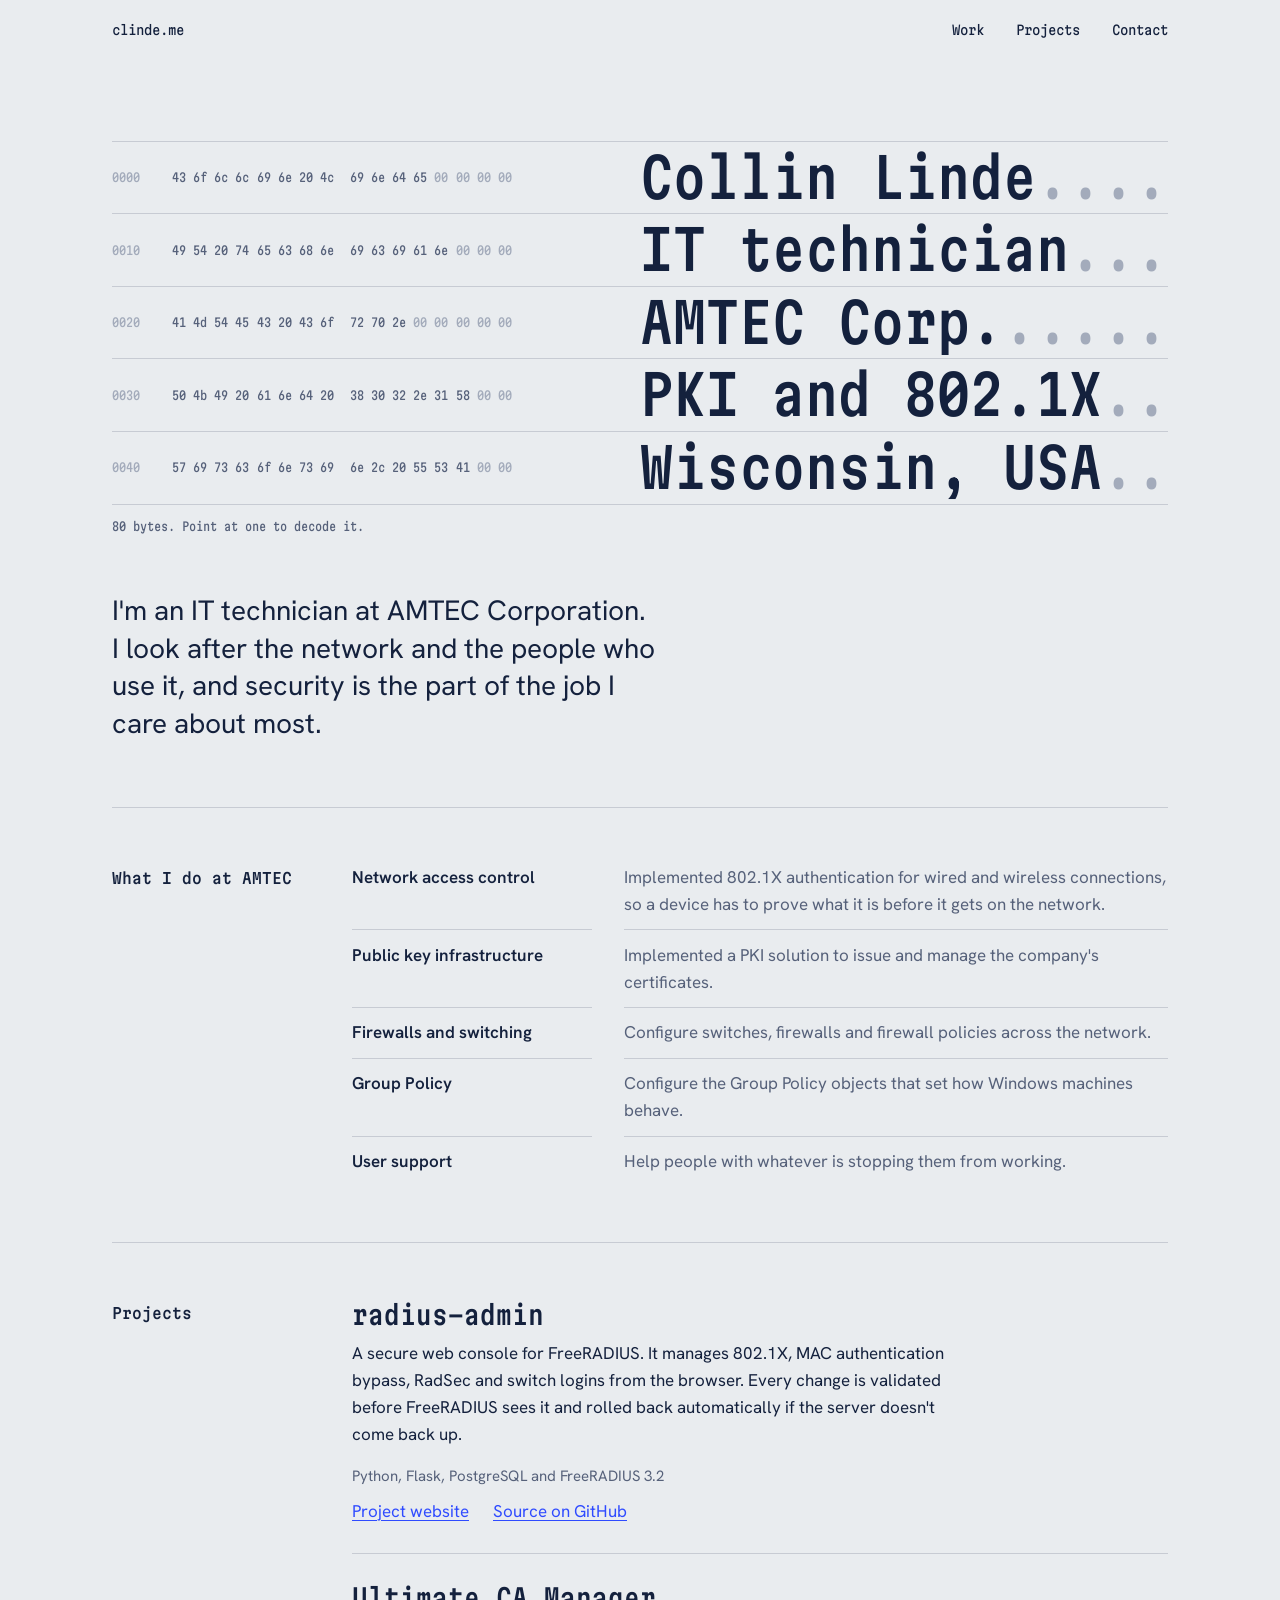
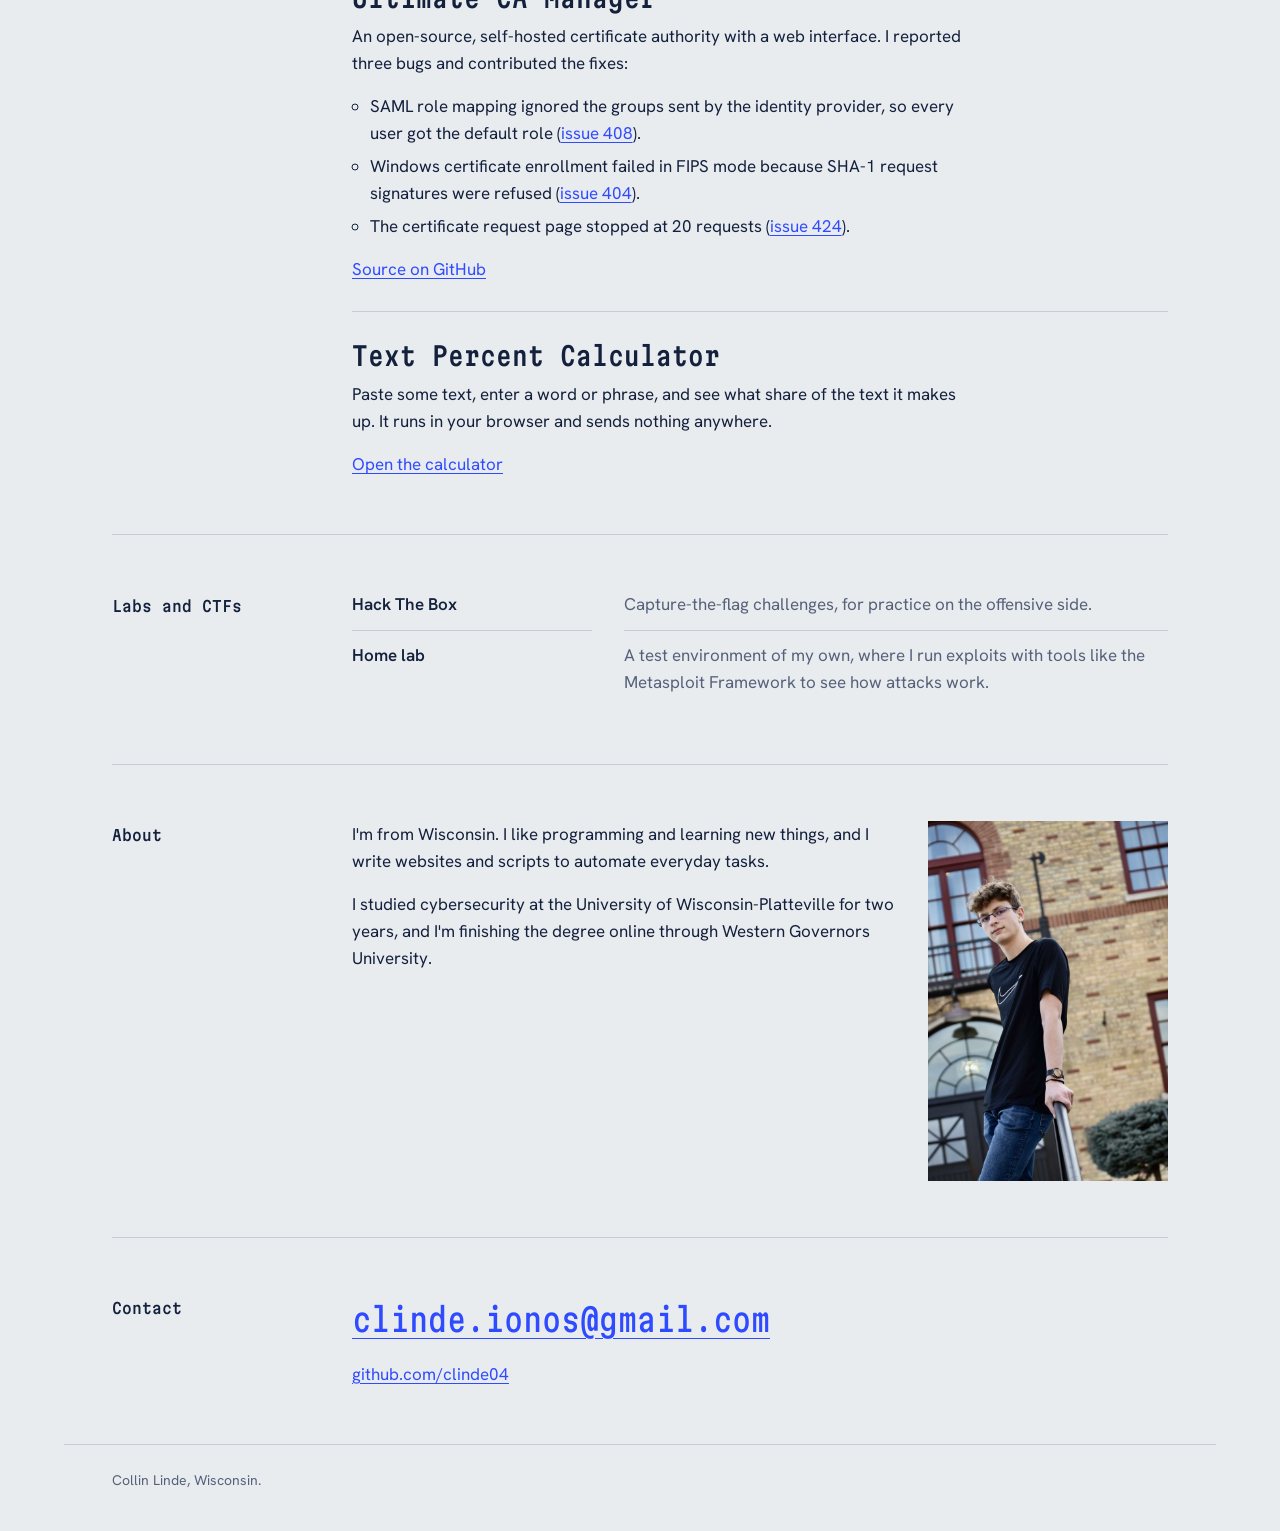
==== index.html @ d4ee1935 "Rebuild clinde.me as a static site Plain HTML, CSS and JS with a hex-viewer hero, updated work and p" ====
<!doctype html>
<html lang="en">
  <head>
    <meta charset="utf-8" />
    <meta name="viewport" content="width=device-width, initial-scale=1" />
    <title>Collin Linde, IT technician working in network security</title>
    <meta
      name="description"
      content="Collin Linde is an IT technician at AMTEC Corporation who works on network infrastructure, PKI and 802.1X, and builds radius-admin."
    />
    <meta property="og:title" content="Collin Linde" />
    <meta
      property="og:description"
      content="IT technician working on network infrastructure, PKI and 802.1X."
    />
    <meta property="og:type" content="website" />
    <meta name="theme-color" content="#e9ecef" media="(prefers-color-scheme: light)" />
    <meta name="theme-color" content="#0e1730" media="(prefers-color-scheme: dark)" />
    <link rel="icon" href="favicon.svg" type="image/svg+xml" />
    <link rel="preconnect" href="https://fonts.googleapis.com" />
    <link rel="preconnect" href="https://fonts.gstatic.com" crossorigin />
    <link
      href="https://fonts.googleapis.com/css2?family=Hanken+Grotesk:wght@400;600&family=Martian+Mono:wdth,wght@75..112.5,400..600&display=swap"
      rel="stylesheet"
    />
    <link rel="stylesheet" href="styles.css" />
  </head>
  <body>
    <header class="site-header wrap">
      <a href="./">clinde.me</a>
      <nav aria-label="Sections">
        <a href="#work">Work</a>
        <a href="#projects">Projects</a>
        <a href="#contact">Contact</a>
      </nav>
    </header>

    <main class="wrap">
      <section class="hero">
        <h1 class="dump-fallback" id="name">
          Collin Linde<span class="sr-only">, IT technician at AMTEC Corporation</span>
        </h1>
        <div class="dump" id="dump" aria-hidden="true" hidden></div>
        <p class="dump-status" id="dump-status" aria-hidden="true" hidden></p>

        <p class="lede">
          I'm an IT technician at AMTEC Corporation. I look after the network and the people who
          use it, and security is the part of the job I care about most.
        </p>
      </section>

      <section class="section" id="work">
        <h2>What I do at AMTEC</h2>
        <dl class="facts">
          <dt>Network access control</dt>
          <dd>
            Implemented 802.1X authentication for wired and wireless connections, so a device has
            to prove what it is before it gets on the network.
          </dd>
          <dt>Public key infrastructure</dt>
          <dd>Implemented a PKI solution to issue and manage the company's certificates.</dd>
          <dt>Firewalls and switching</dt>
          <dd>Configure switches, firewalls and firewall policies across the network.</dd>
          <dt>Group Policy</dt>
          <dd>Configure the Group Policy objects that set how Windows machines behave.</dd>
          <dt>User support</dt>
          <dd>Help people with whatever is stopping them from working.</dd>
        </dl>
      </section>

      <section class="section" id="projects">
        <h2>Projects</h2>
        <ul class="projects">
          <li class="project">
            <h3>radius-admin</h3>
            <p>
              A secure web console for FreeRADIUS. It manages 802.1X, MAC authentication bypass,
              RadSec and switch logins from the browser. Every change is validated before
              FreeRADIUS sees it and rolled back automatically if the server doesn't come back up.
            </p>
            <p class="role">Python, Flask, PostgreSQL and FreeRADIUS 3.2</p>
            <p class="links">
              <a href="https://radiusadmin.github.io/radius-admin/">Project website</a>
              <a href="https://github.com/radiusadmin/radius-admin">Source on GitHub</a>
            </p>
          </li>

          <li class="project">
            <h3>Ultimate CA Manager</h3>
            <p>
              An open-source, self-hosted certificate authority with a web interface. I reported
              three bugs and contributed the fixes:
            </p>
            <ul>
              <li>
                SAML role mapping ignored the groups sent by the identity provider, so every user
                got the default role
                (<a href="https://github.com/NeySlim/ultimate-ca-manager/issues/408">issue 408</a>).
              </li>
              <li>
                Windows certificate enrollment failed in FIPS mode because SHA-1 request signatures
                were refused
                (<a href="https://github.com/NeySlim/ultimate-ca-manager/issues/404">issue 404</a>).
              </li>
              <li>
                The certificate request page stopped at 20 requests
                (<a href="https://github.com/NeySlim/ultimate-ca-manager/issues/424">issue 424</a>).
              </li>
            </ul>
            <p class="links">
              <a href="https://github.com/NeySlim/ultimate-ca-manager">Source on GitHub</a>
            </p>
          </li>

          <li class="project">
            <h3>Text Percent Calculator</h3>
            <p>
              Paste some text, enter a word or phrase, and see what share of the text it makes up.
              It runs in your browser and sends nothing anywhere.
            </p>
            <p class="links">
              <a href="tools/text-percent/">Open the calculator</a>
            </p>
          </li>
        </ul>
      </section>

      <section class="section" id="labs">
        <h2>Labs and CTFs</h2>
        <dl class="facts">
          <dt>Hack The Box</dt>
          <dd>Capture-the-flag challenges, for practice on the offensive side.</dd>
          <dt>Home lab</dt>
          <dd>
            A test environment of my own, where I run exploits with tools like the Metasploit
            Framework to see how attacks work.
          </dd>
        </dl>
      </section>

      <section class="section" id="about">
        <h2>About</h2>
        <div class="about">
          <div>
            <p>
              I'm from Wisconsin. I like programming and learning new things, and I write websites
              and scripts to automate everyday tasks.
            </p>
            <p>
              I studied cybersecurity at the University of Wisconsin-Platteville for two years,
              and I'm finishing the degree online through Western Governors University.
            </p>
          </div>
          <img
            src="assets/collin-stairs.jpg"
            alt="Collin Linde standing on a staircase in front of a brick building"
            width="1472"
            height="2208"
            loading="lazy"
          />
        </div>
      </section>

      <section class="section" id="contact">
        <h2>Contact</h2>
        <div>
          <p>
            <a class="contact-email" href="mailto:clinde.ionos@gmail.com">clinde.ionos@gmail.com</a>
          </p>
          <p><a href="https://github.com/clinde04">github.com/clinde04</a></p>
        </div>
      </section>
    </main>

    <footer class="site-footer wrap">Collin Linde, Wisconsin.</footer>

    <script src="dump.js"></script>
  </body>
</html>
---- styles.css ----
/* clinde.me
   Palette: Fog (page), Ink (text), Cobalt (links), Amber (byte selection).
   Type: Martian Mono for the hex viewer and headings, Hanken Grotesk for prose. */

:root {
  --fog: #e9ecef;
  --ink: #14213d;
  --muted: #56617a;
  --faint: #a3abbb;
  --rule: rgb(20 33 61 / 0.16);
  --cobalt: #2f4bff;
  --amber: #f2b705;
  --on-amber: #14213d;

  --mono: "Martian Mono", ui-monospace, "Cascadia Mono", Consolas, monospace;
  --sans: "Hanken Grotesk", system-ui, "Segoe UI", sans-serif;

  --gutter: clamp(1rem, 4vw, 3rem);
  --measure: 62ch;

  color-scheme: light dark;
}

@media (prefers-color-scheme: dark) {
  :root {
    --fog: #0e1730;
    --ink: #e3e8f4;
    --muted: #98a4c0;
    --faint: #55617f;
    --rule: rgb(227 232 244 / 0.16);
    --cobalt: #93a4ff;
  }
}

*,
*::before,
*::after {
  box-sizing: border-box;
}

html {
  scroll-behavior: smooth;
  -webkit-text-size-adjust: 100%;
}

body {
  margin: 0;
  background: var(--fog);
  color: var(--ink);
  font-family: var(--sans);
  font-size: 1.0625rem;
  line-height: 1.6;
}

a {
  color: var(--cobalt);
  text-underline-offset: 0.2em;
  text-decoration-thickness: 1px;
}

a:hover {
  text-decoration-thickness: 2px;
}

:focus-visible {
  outline: 2px solid var(--cobalt);
  outline-offset: 3px;
  border-radius: 2px;
}

.sr-only {
  position: absolute;
  width: 1px;
  height: 1px;
  overflow: hidden;
  clip-path: inset(50%);
  white-space: nowrap;
}

.wrap {
  max-width: 72rem;
  margin-inline: auto;
  padding-inline: var(--gutter);
}

/* Header */

.site-header {
  display: flex;
  justify-content: space-between;
  align-items: baseline;
  gap: 1rem;
  padding-block: 1.25rem;
  font-family: var(--mono);
  font-stretch: 87.5%;
  font-size: 0.8125rem;
}

.site-header a {
  color: var(--ink);
  text-decoration: none;
}

.site-header a:hover {
  text-decoration: underline;
}

.site-header nav {
  display: flex;
  gap: clamp(1rem, 3vw, 2rem);
}

/* Hex viewer */

.hero {
  padding-block: clamp(2rem, 7vw, 5rem) clamp(2.5rem, 6vw, 4rem);
}

.dump {
  font-family: var(--mono);
  margin: 0;
}

/* Without JavaScript the heading is shown as plain text. */
.dump-fallback {
  font-family: var(--mono);
  font-stretch: 75%;
  font-weight: 500;
  font-size: clamp(1.75rem, 6vw, 3.5rem);
  line-height: 1.15;
  margin: 0;
}

.dump-row {
  display: grid;
  grid-template-columns: auto auto 1fr;
  grid-template-areas: "offset bytes ascii";
  align-items: center;
  column-gap: clamp(1rem, 2.2vw, 2rem);
  border-top: 1px solid var(--rule);
}

.dump-row:last-child {
  border-bottom: 1px solid var(--rule);
}

.dump-offset {
  grid-area: offset;
  color: var(--faint);
  font-size: 0.75rem;
  font-stretch: 75%;
}

.dump-bytes {
  grid-area: bytes;
  display: flex;
  font-size: 0.75rem;
  font-stretch: 75%;
  color: var(--muted);
}

.dump-ascii {
  grid-area: ascii;
  display: flex;
  justify-self: end;
  font-stretch: 75%;
  font-weight: 500;
  font-size: clamp(1.5rem, 4.3vw, 3.5rem);
  line-height: 1.3;
}

.dump b,
.dump i {
  font-style: normal;
  font-weight: inherit;
  cursor: default;
}

.dump-bytes b {
  padding: 0.15em 0.3em;
}

.dump-bytes b:nth-child(9) {
  margin-left: 0.7em;
}

.dump-ascii i {
  width: 1ch;
  text-align: center;
  white-space: pre;
}

.dump .is-null {
  color: var(--faint);
}

.dump .is-on {
  background: var(--amber);
  color: var(--on-amber);
}

.dump-status {
  font-family: var(--mono);
  font-stretch: 75%;
  font-size: 0.75rem;
  color: var(--muted);
  margin: 0.75rem 0 0;
  min-height: 1.6em;
}

.lede {
  max-width: 34ch;
  margin: clamp(2rem, 5vw, 3.5rem) 0 0;
  font-size: clamp(1.25rem, 2.4vw, 1.75rem);
  line-height: 1.35;
}

@media (max-width: 52rem) {
  .dump-row {
    grid-template-columns: auto 1fr;
    grid-template-areas:
      "ascii ascii"
      "offset bytes";
    column-gap: 0.6rem;
    padding-block: 0.5rem 0.6rem;
  }

  .dump-ascii {
    justify-self: start;
    font-size: clamp(1.25rem, 7.4vw, 2.75rem);
  }

  .dump-offset,
  .dump-bytes {
    font-size: clamp(0.5rem, 2.35vw, 0.75rem);
  }

  .dump-bytes b {
    padding-inline: 0.22em;
  }
}

/* Sections */

.section {
  display: grid;
  grid-template-columns: 13rem minmax(0, 1fr);
  column-gap: 2rem;
  padding-block: clamp(2rem, 5vw, 3.5rem);
  border-top: 1px solid var(--rule);
}

.section > h2 {
  font-family: var(--mono);
  font-stretch: 87.5%;
  font-weight: 500;
  font-size: 0.9375rem;
  line-height: 1.6;
  margin: 0.15rem 0 1rem;
}

.section p {
  max-width: var(--measure);
  margin: 0 0 1rem;
}

.section p:last-child {
  margin-bottom: 0;
}

@media (max-width: 52rem) {
  .section {
    grid-template-columns: 1fr;
  }
}

/* Definition-style lists: what I do, labs */

.facts {
  margin: 0;
  display: grid;
  grid-template-columns: 15rem minmax(0, 1fr);
  column-gap: 2rem;
  max-width: 54rem;
}

.facts dt {
  font-weight: 600;
  padding-block: 0.7rem 0;
  border-top: 1px solid var(--rule);
}

.facts dd {
  margin: 0;
  padding-block: 0.7rem;
  border-top: 1px solid var(--rule);
  color: var(--muted);
}

.facts dt:first-of-type,
.facts dt:first-of-type + dd {
  border-top: 0;
  padding-top: 0;
}

@media (max-width: 40rem) {
  .facts {
    grid-template-columns: 1fr;
  }

  .facts dd {
    border-top: 0;
    padding-top: 0.15rem;
  }

  .facts dt:first-of-type + dd {
    padding-top: 0.15rem;
  }
}

/* Projects */

.projects {
  list-style: none;
  margin: 0;
  padding: 0;
  max-width: 54rem;
}

.project {
  padding-block: 1.75rem;
  border-top: 1px solid var(--rule);
}

.project:first-child {
  border-top: 0;
  padding-top: 0;
}

.project:last-child {
  padding-bottom: 0;
}

.project h3 {
  font-family: var(--mono);
  font-stretch: 75%;
  font-weight: 500;
  font-size: clamp(1.25rem, 2.6vw, 1.625rem);
  line-height: 1.25;
  margin: 0 0 0.5rem;
}

.project .role {
  color: var(--muted);
  font-size: 0.9375rem;
  margin-bottom: 0.6rem;
}

.project ul {
  max-width: var(--measure);
  margin: 0 0 1rem;
  padding-left: 1.1rem;
}

.project li {
  margin-bottom: 0.35rem;
}

.links {
  display: flex;
  flex-wrap: wrap;
  gap: 0.4rem 1.5rem;
  margin: 0;
}

/* About */

.about {
  display: grid;
  grid-template-columns: minmax(0, 1fr) clamp(10rem, 22vw, 15rem);
  gap: 2rem;
  align-items: start;
  max-width: 54rem;
}

.about img {
  width: 100%;
  height: auto;
  display: block;
}

@media (max-width: 40rem) {
  .about {
    grid-template-columns: 1fr;
  }

  .about img {
    max-width: 14rem;
  }
}

/* Contact */

.contact-email {
  font-family: var(--mono);
  font-stretch: 75%;
  font-size: clamp(1.125rem, 4.4vw, 2rem);
  overflow-wrap: anywhere;
}

/* Footer */

.site-footer {
  border-top: 1px solid var(--rule);
  padding-block: 1.5rem 2.5rem;
  color: var(--muted);
  font-size: 0.875rem;
}

/* Text percent calculator */

.tool-intro {
  padding-block: clamp(1.5rem, 5vw, 3rem) 1.5rem;
}

.tool-intro h1 {
  font-family: var(--mono);
  font-stretch: 75%;
  font-weight: 500;
  font-size: clamp(1.75rem, 5vw, 3rem);
  line-height: 1.15;
  margin: 0 0 0.75rem;
}

.tool-intro p {
  max-width: var(--measure);
  margin: 0;
  color: var(--muted);
}

.tool {
  display: grid;
  grid-template-columns: minmax(0, 3fr) minmax(0, 2fr);
  gap: 2rem;
  padding-block: 1.5rem 3rem;
  border-top: 1px solid var(--rule);
}

@media (max-width: 52rem) {
  .tool {
    grid-template-columns: 1fr;
  }
}

.field {
  display: block;
  margin-bottom: 1.25rem;
}

.field > span {
  display: block;
  font-weight: 600;
  margin-bottom: 0.35rem;
}

.field textarea,
.field input {
  width: 100%;
  font: inherit;
  color: var(--ink);
  background: transparent;
  border: 1px solid var(--muted);
  border-radius: 2px;
  padding: 0.6rem 0.75rem;
}

.field textarea {
  min-height: 14rem;
  resize: vertical;
}

.result {
  font-family: var(--mono);
  font-stretch: 75%;
  font-weight: 500;
  font-size: clamp(2.5rem, 8vw, 4rem);
  line-height: 1;
  margin: 0 0 0.5rem;
}

.result-detail {
  color: var(--muted);
  margin: 0 0 1.5rem;
}

.preview {
  white-space: pre-wrap;
  overflow-wrap: anywhere;
  border-top: 1px solid var(--rule);
  padding-top: 1rem;
  margin: 0;
  max-height: 22rem;
  overflow: auto;
}

.preview mark {
  background: var(--amber);
  color: var(--on-amber);
  padding-inline: 0.1em;
}

.tool h2 {
  font-family: var(--mono);
  font-stretch: 87.5%;
  font-weight: 500;
  font-size: 0.9375rem;
  margin: 0 0 0.75rem;
}

.freq {
  width: 100%;
  border-collapse: collapse;
  font-variant-numeric: tabular-nums;
}

.freq th,
.freq td {
  text-align: left;
  padding: 0.4rem 0;
  border-top: 1px solid var(--rule);
}

.freq thead th {
  border-top: 0;
  color: var(--muted);
  font-weight: 400;
  font-size: 0.875rem;
}

.freq .num {
  text-align: right;
  padding-left: 1rem;
}

.empty {
  color: var(--muted);
  margin: 0;
}

@media (prefers-reduced-motion: reduce) {
  html {
    scroll-behavior: auto;
  }
}
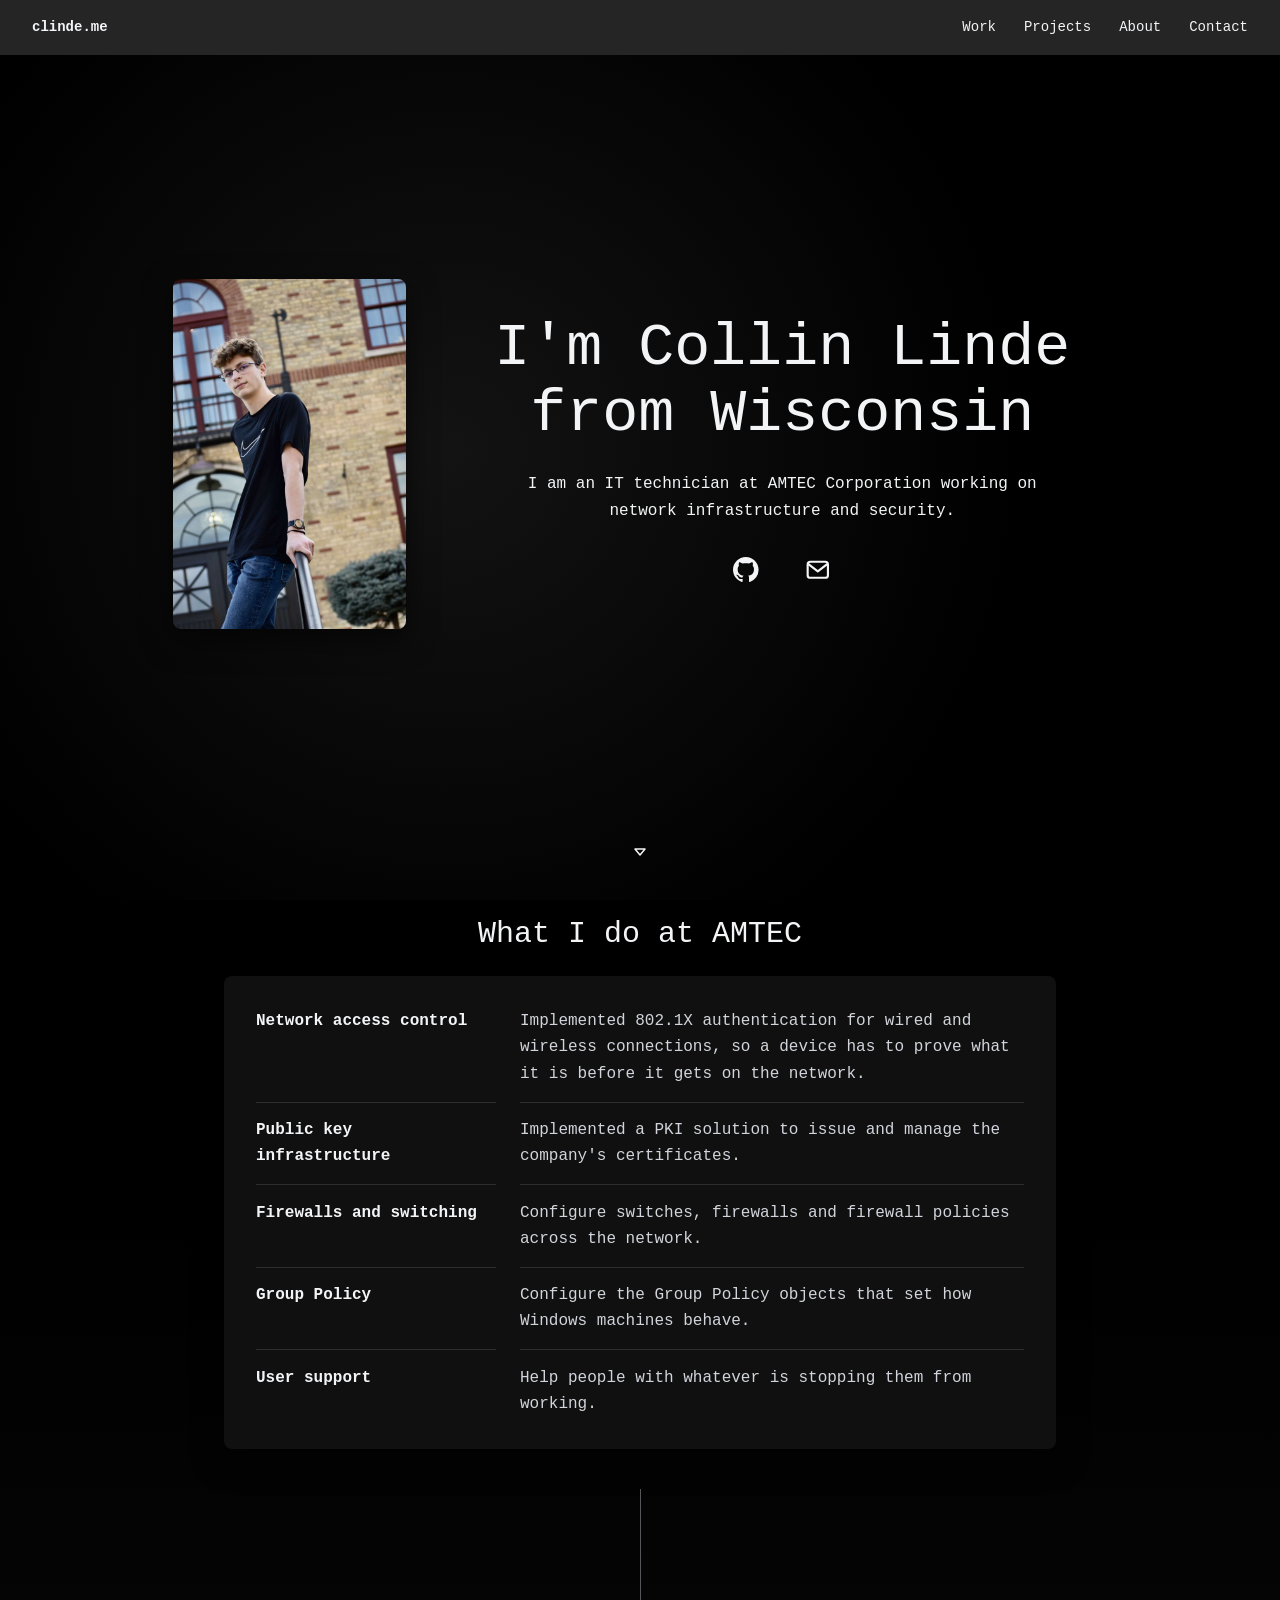
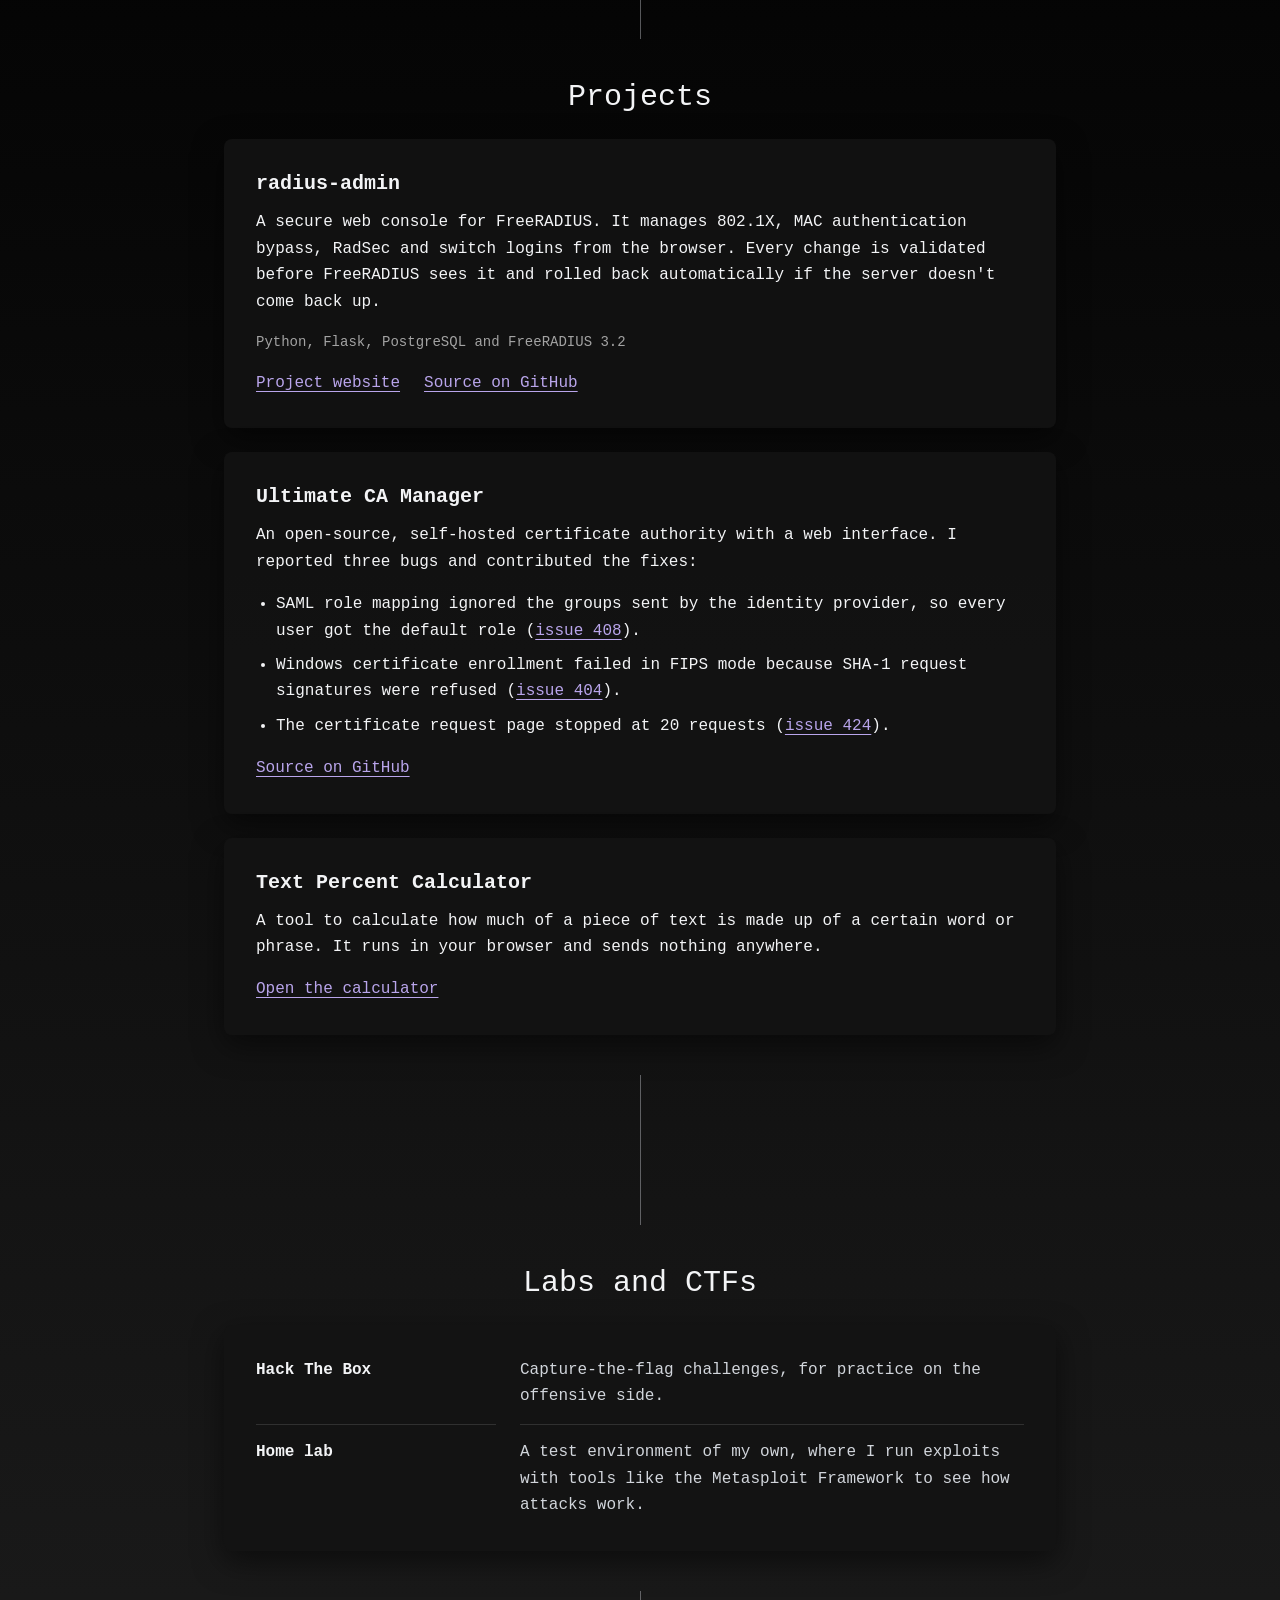
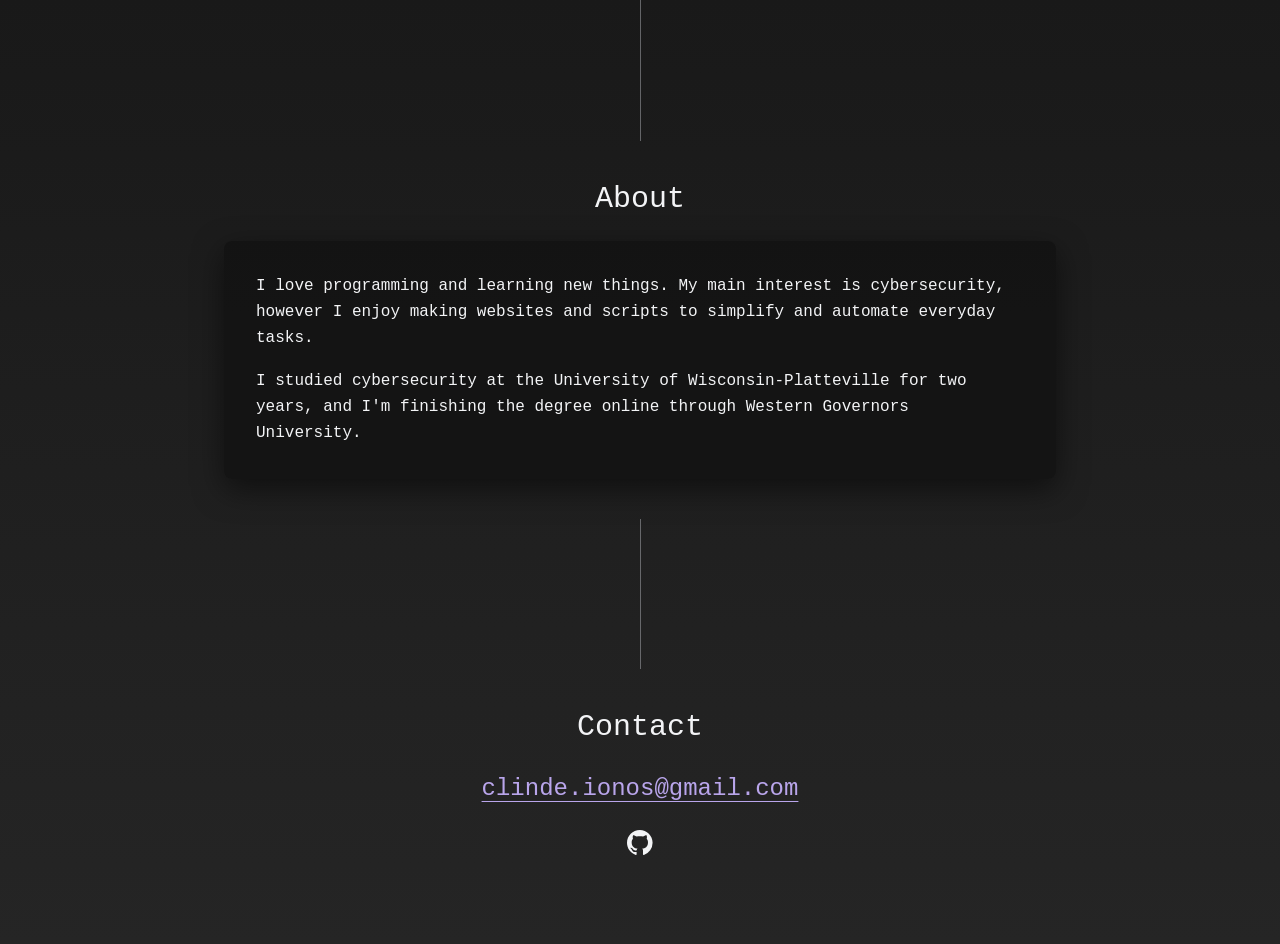
==== commit a1aff9cf: "Restyle to match the original site Dark page, monospace type, centred hero with photo, dark panels a" ====
--- a/index.html
+++ b/index.html
@@ -3,7 +3,7 @@
   <head>
     <meta charset="utf-8" />
     <meta name="viewport" content="width=device-width, initial-scale=1" />
-    <title>Collin Linde, IT technician working in network security</title>
+    <title>Collin Linde</title>
     <meta
       name="description"
       content="Collin Linde is an IT technician at AMTEC Corporation who works on network infrastructure, PKI and 802.1X, and builds radius-admin."
@@ -14,78 +14,110 @@
       content="IT technician working on network infrastructure, PKI and 802.1X."
     />
     <meta property="og:type" content="website" />
-    <meta name="theme-color" content="#e9ecef" media="(prefers-color-scheme: light)" />
-    <meta name="theme-color" content="#0e1730" media="(prefers-color-scheme: dark)" />
+    <meta name="theme-color" content="#252525" />
     <link rel="icon" href="favicon.svg" type="image/svg+xml" />
-    <link rel="preconnect" href="https://fonts.googleapis.com" />
-    <link rel="preconnect" href="https://fonts.gstatic.com" crossorigin />
-    <link
-      href="https://fonts.googleapis.com/css2?family=Hanken+Grotesk:wght@400;600&family=Martian+Mono:wdth,wght@75..112.5,400..600&display=swap"
-      rel="stylesheet"
-    />
     <link rel="stylesheet" href="styles.css" />
   </head>
   <body>
-    <header class="site-header wrap">
-      <a href="./">clinde.me</a>
-      <nav aria-label="Sections">
+    <div class="orb" id="orb" aria-hidden="true"></div>
+
+    <header class="nav">
+      <a class="nav-home" href="./">clinde.me</a>
+      <nav class="nav-links" aria-label="Sections">
         <a href="#work">Work</a>
         <a href="#projects">Projects</a>
+        <a href="#about">About</a>
         <a href="#contact">Contact</a>
       </nav>
     </header>
 
-    <main class="wrap">
+    <main>
       <section class="hero">
-        <h1 class="dump-fallback" id="name">
-          Collin Linde<span class="sr-only">, IT technician at AMTEC Corporation</span>
-        </h1>
-        <div class="dump" id="dump" aria-hidden="true" hidden></div>
-        <p class="dump-status" id="dump-status" aria-hidden="true" hidden></p>
-
-        <p class="lede">
-          I'm an IT technician at AMTEC Corporation. I look after the network and the people who
-          use it, and security is the part of the job I care about most.
-        </p>
+        <div class="hero-inner">
+          <img
+            class="hero-photo"
+            src="assets/collin-stairs.jpg"
+            alt="Collin Linde standing on a staircase in front of a brick building"
+            width="1472"
+            height="2208"
+          />
+          <div class="hero-text">
+            <h1>I'm Collin Linde from Wisconsin</h1>
+            <p>
+              I am an IT technician at AMTEC Corporation working on network infrastructure and
+              security.
+            </p>
+            <div class="socials">
+              <a href="https://github.com/clinde04" aria-label="GitHub profile">
+                <svg viewBox="0 0 16 16" fill="currentColor" aria-hidden="true">
+                  <path
+                    d="M8 0C3.58 0 0 3.58 0 8c0 3.54 2.29 6.53 5.47 7.59.4.07.55-.17.55-.38 0-.19-.01-.82-.01-1.49-2.01.37-2.53-.49-2.69-.94-.09-.23-.48-.94-.82-1.13-.28-.15-.68-.52-.01-.53.63-.01 1.08.58 1.23.82.72 1.21 1.87.87 2.33.66.07-.52.28-.87.51-1.07-1.78-.2-3.64-.89-3.64-3.95 0-.87.31-1.59.82-2.15-.08-.2-.36-1.02.08-2.12 0 0 .67-.21 2.2.82.64-.18 1.32-.27 2-.27.68 0 1.36.09 2 .27 1.53-1.04 2.2-.82 2.2-.82.44 1.1.16 1.92.08 2.12.51.56.82 1.27.82 2.15 0 3.07-1.87 3.75-3.65 3.95.29.25.54.73.54 1.48 0 1.07-.01 1.93-.01 2.2 0 .21.15.46.55.38A8.013 8.013 0 0016 8c0-4.42-3.58-8-8-8z"
+                  />
+                </svg>
+              </a>
+              <a href="mailto:clinde.ionos@gmail.com" aria-label="Email Collin">
+                <svg
+                  viewBox="0 0 24 24"
+                  fill="none"
+                  stroke="currentColor"
+                  stroke-width="2"
+                  stroke-linecap="round"
+                  stroke-linejoin="round"
+                  aria-hidden="true"
+                >
+                  <rect x="2.5" y="4.5" width="19" height="15" rx="2.5" />
+                  <path d="m3.5 7 8.5 6.5L20.500 7" />
+                </svg>
+              </a>
+            </div>
+          </div>
+        </div>
+
+        <svg class="caret" id="caret" viewBox="0 0 16 16" fill="none" stroke="currentColor" stroke-width="1.5" stroke-linejoin="round" aria-hidden="true">
+          <path d="M3 5h10l-5 6z" />
+        </svg>
       </section>
 
-      <section class="section" id="work">
-        <h2>What I do at AMTEC</h2>
-        <dl class="facts">
-          <dt>Network access control</dt>
-          <dd>
-            Implemented 802.1X authentication for wired and wireless connections, so a device has
-            to prove what it is before it gets on the network.
-          </dd>
-          <dt>Public key infrastructure</dt>
-          <dd>Implemented a PKI solution to issue and manage the company's certificates.</dd>
-          <dt>Firewalls and switching</dt>
-          <dd>Configure switches, firewalls and firewall policies across the network.</dd>
-          <dt>Group Policy</dt>
-          <dd>Configure the Group Policy objects that set how Windows machines behave.</dd>
-          <dt>User support</dt>
-          <dd>Help people with whatever is stopping them from working.</dd>
-        </dl>
-      </section>
-
-      <section class="section" id="projects">
-        <h2>Projects</h2>
-        <ul class="projects">
-          <li class="project">
+      <div class="sections">
+        <section class="section" id="work">
+          <h2>What I do at AMTEC</h2>
+          <div class="panel">
+            <dl class="facts">
+              <dt>Network access control</dt>
+              <dd>
+                Implemented 802.1X authentication for wired and wireless connections, so a device
+                has to prove what it is before it gets on the network.
+              </dd>
+              <dt>Public key infrastructure</dt>
+              <dd>Implemented a PKI solution to issue and manage the company's certificates.</dd>
+              <dt>Firewalls and switching</dt>
+              <dd>Configure switches, firewalls and firewall policies across the network.</dd>
+              <dt>Group Policy</dt>
+              <dd>Configure the Group Policy objects that set how Windows machines behave.</dd>
+              <dt>User support</dt>
+              <dd>Help people with whatever is stopping them from working.</dd>
+            </dl>
+          </div>
+        </section>
+
+        <section class="section" id="projects">
+          <h2>Projects</h2>
+
+          <article class="panel">
             <h3>radius-admin</h3>
             <p>
               A secure web console for FreeRADIUS. It manages 802.1X, MAC authentication bypass,
               RadSec and switch logins from the browser. Every change is validated before
               FreeRADIUS sees it and rolled back automatically if the server doesn't come back up.
             </p>
-            <p class="role">Python, Flask, PostgreSQL and FreeRADIUS 3.2</p>
+            <p class="muted">Python, Flask, PostgreSQL and FreeRADIUS 3.2</p>
             <p class="links">
               <a href="https://radiusadmin.github.io/radius-admin/">Project website</a>
               <a href="https://github.com/radiusadmin/radius-admin">Source on GitHub</a>
             </p>
-          </li>
-
-          <li class="project">
+          </article>
+
+          <article class="panel">
             <h3>Ultimate CA Manager</h3>
             <p>
               An open-source, self-hosted certificate authority with a web interface. I reported
@@ -98,8 +130,8 @@
                 (<a href="https://github.com/NeySlim/ultimate-ca-manager/issues/408">issue 408</a>).
               </li>
               <li>
-                Windows certificate enrollment failed in FIPS mode because SHA-1 request signatures
-                were refused
+                Windows certificate enrollment failed in FIPS mode because SHA-1 request
+                signatures were refused
                 (<a href="https://github.com/NeySlim/ultimate-ca-manager/issues/404">issue 404</a>).
               </li>
               <li>
@@ -110,70 +142,66 @@
             <p class="links">
               <a href="https://github.com/NeySlim/ultimate-ca-manager">Source on GitHub</a>
             </p>
-          </li>
-
-          <li class="project">
+          </article>
+
+          <article class="panel">
             <h3>Text Percent Calculator</h3>
             <p>
-              Paste some text, enter a word or phrase, and see what share of the text it makes up.
-              It runs in your browser and sends nothing anywhere.
+              A tool to calculate how much of a piece of text is made up of a certain word or
+              phrase. It runs in your browser and sends nothing anywhere.
             </p>
             <p class="links">
               <a href="tools/text-percent/">Open the calculator</a>
             </p>
-          </li>
-        </ul>
-      </section>
-
-      <section class="section" id="labs">
-        <h2>Labs and CTFs</h2>
-        <dl class="facts">
-          <dt>Hack The Box</dt>
-          <dd>Capture-the-flag challenges, for practice on the offensive side.</dd>
-          <dt>Home lab</dt>
-          <dd>
-            A test environment of my own, where I run exploits with tools like the Metasploit
-            Framework to see how attacks work.
-          </dd>
-        </dl>
-      </section>
-
-      <section class="section" id="about">
-        <h2>About</h2>
-        <div class="about">
-          <div>
-            <p>
-              I'm from Wisconsin. I like programming and learning new things, and I write websites
-              and scripts to automate everyday tasks.
+          </article>
+        </section>
+
+        <section class="section" id="labs">
+          <h2>Labs and CTFs</h2>
+          <div class="panel">
+            <dl class="facts">
+              <dt>Hack The Box</dt>
+              <dd>Capture-the-flag challenges, for practice on the offensive side.</dd>
+              <dt>Home lab</dt>
+              <dd>
+                A test environment of my own, where I run exploits with tools like the Metasploit
+                Framework to see how attacks work.
+              </dd>
+            </dl>
+          </div>
+        </section>
+
+        <section class="section" id="about">
+          <h2>About</h2>
+          <div class="panel">
+            <p>
+              I love programming and learning new things. My main interest is cybersecurity,
+              however I enjoy making websites and scripts to simplify and automate everyday
+              tasks.
             </p>
             <p>
               I studied cybersecurity at the University of Wisconsin-Platteville for two years,
               and I'm finishing the degree online through Western Governors University.
             </p>
           </div>
-          <img
-            src="assets/collin-stairs.jpg"
-            alt="Collin Linde standing on a staircase in front of a brick building"
-            width="1472"
-            height="2208"
-            loading="lazy"
-          />
-        </div>
-      </section>
-
-      <section class="section" id="contact">
-        <h2>Contact</h2>
-        <div>
-          <p>
-            <a class="contact-email" href="mailto:clinde.ionos@gmail.com">clinde.ionos@gmail.com</a>
-          </p>
-          <p><a href="https://github.com/clinde04">github.com/clinde04</a></p>
-        </div>
-      </section>
+        </section>
+
+        <section class="section contact" id="contact">
+          <h2>Contact</h2>
+          <a class="contact-email" href="mailto:clinde.ionos@gmail.com">clinde.ionos@gmail.com</a>
+          <div class="socials">
+            <a href="https://github.com/clinde04" aria-label="GitHub profile">
+              <svg viewBox="0 0 16 16" fill="currentColor" aria-hidden="true">
+                <path
+                  d="M8 0C3.58 0 0 3.58 0 8c0 3.54 2.29 6.53 5.47 7.59.4.07.55-.17.55-.38 0-.19-.01-.82-.01-1.49-2.01.37-2.53-.49-2.69-.94-.09-.23-.48-.94-.82-1.13-.28-.15-.68-.52-.01-.53.63-.01 1.08.58 1.23.82.72 1.21 1.87.87 2.33.66.07-.52.28-.87.51-1.07-1.78-.2-3.64-.89-3.64-3.95 0-.87.31-1.59.82-2.15-.08-.2-.36-1.02.08-2.12 0 0 .67-.21 2.2.82.64-.18 1.32-.27 2-.27.68 0 1.36.09 2 .27 1.53-1.04 2.2-.82 2.2-.82.44 1.1.16 1.92.08 2.12.51.56.82 1.27.82 2.15 0 3.07-1.87 3.75-3.65 3.95.29.25.54.73.54 1.48 0 1.07-.01 1.93-.01 2.2 0 .21.15.46.55.38A8.013 8.013 0 0016 8c0-4.42-3.58-8-8-8z"
+                />
+              </svg>
+            </a>
+          </div>
+        </section>
+      </div>
     </main>
 
-    <footer class="site-footer wrap">Collin Linde, Wisconsin.</footer>
-
-    <script src="dump.js"></script>
+    <script src="site.js"></script>
   </body>
 </html>
--- a/styles.css
+++ b/styles.css
@@ -1,35 +1,24 @@
 /* clinde.me
-   Palette: Fog (page), Ink (text), Cobalt (links), Amber (byte selection).
-   Type: Martian Mono for the hex viewer and headings, Hanken Grotesk for prose. */
+   Same look as the original Svelte site: black page, monospace type,
+   dark grey panels, and a purple orb that follows the mouse. */
 
 :root {
-  --fog: #e9ecef;
-  --ink: #14213d;
-  --muted: #56617a;
-  --faint: #a3abbb;
-  --rule: rgb(20 33 61 / 0.16);
-  --cobalt: #2f4bff;
-  --amber: #f2b705;
-  --on-amber: #14213d;
-
-  --mono: "Martian Mono", ui-monospace, "Cascadia Mono", Consolas, monospace;
-  --sans: "Hanken Grotesk", system-ui, "Segoe UI", sans-serif;
-
-  --gutter: clamp(1rem, 4vw, 3rem);
-  --measure: 62ch;
-
-  color-scheme: light dark;
-}
-
-@media (prefers-color-scheme: dark) {
-  :root {
-    --fog: #0e1730;
-    --ink: #e3e8f4;
-    --muted: #98a4c0;
-    --faint: #55617f;
-    --rule: rgb(227 232 244 / 0.16);
-    --cobalt: #93a4ff;
-  }
+  --black: #000;
+  --dark: #252525;
+  --dark-10: #131313;
+  --text: #f3f4f6;
+  --muted: #a3a3a3;
+  --rule: rgb(255 255 255 / 0.12);
+  --purple: #9779e2;
+  --purple-light: #b9a5eb;
+
+  --mono: ui-monospace, SFMono-Regular, Menlo, Monaco, Consolas, "Liberation Mono", "Courier New",
+    monospace;
+
+  --nav-height: 55px;
+  --gutter: clamp(1rem, 4vw, 2rem);
+
+  color-scheme: dark;
 }
 
 *,
@@ -40,261 +29,318 @@
 
 html {
   scroll-behavior: smooth;
+  scroll-padding-top: calc(var(--nav-height) + 1rem);
+  background: var(--dark);
   -webkit-text-size-adjust: 100%;
 }
 
 body {
   margin: 0;
-  background: var(--fog);
-  color: var(--ink);
-  font-family: var(--sans);
-  font-size: 1.0625rem;
-  line-height: 1.6;
+  background: var(--black);
+  color: var(--text);
+  font-family: var(--mono);
+  font-size: 1rem;
+  line-height: 1.65;
+  overflow-x: hidden;
 }
 
 a {
-  color: var(--cobalt);
-  text-underline-offset: 0.2em;
+  color: var(--purple-light);
+  text-underline-offset: 0.25em;
   text-decoration-thickness: 1px;
 }
 
 a:hover {
-  text-decoration-thickness: 2px;
+  color: #fff;
 }
 
 :focus-visible {
-  outline: 2px solid var(--cobalt);
+  outline: 2px solid var(--purple-light);
   outline-offset: 3px;
   border-radius: 2px;
 }
 
-.sr-only {
+/* Mouse orb. Sits above the page backgrounds and below the content. */
+
+.orb {
+  position: fixed;
+  top: 0;
+  left: 0;
+  z-index: 1;
+  width: 50px;
+  height: 50px;
+  margin: -25px 0 0 -25px;
+  border-radius: 50%;
+  background: radial-gradient(rgb(0 0 0 / 0.2), rgb(151 121 226 / 0.85));
+  filter: blur(16px) brightness(2);
+  pointer-events: none;
+  opacity: 0;
+  transition: opacity 0.3s;
+  will-change: transform;
+}
+
+.orb.is-on {
+  opacity: 1;
+}
+
+/* Navbar */
+
+.nav {
+  position: fixed;
+  inset: 0 0 auto 0;
+  z-index: 20;
+  height: var(--nav-height);
+  display: flex;
+  align-items: center;
+  justify-content: space-between;
+  gap: 1rem;
+  padding-inline: var(--gutter);
+  background: var(--dark);
+  font-size: 0.875rem;
+}
+
+.nav a {
+  color: var(--text);
+  text-decoration: none;
+}
+
+.nav a:hover {
+  text-decoration: underline;
+}
+
+.nav-home {
+  font-weight: 700;
+}
+
+.nav-links {
+  display: flex;
+  gap: clamp(0.9rem, 3vw, 1.75rem);
+}
+
+/* Hero */
+
+.hero {
+  position: relative;
+  min-height: 100svh;
+  display: flex;
+  align-items: center;
+  justify-content: center;
+  padding: calc(var(--nav-height) + 2rem) var(--gutter) 5rem;
+  background: radial-gradient(circle at 35% 50%, var(--dark-10), var(--black) 60%);
+}
+
+.hero-inner {
+  position: relative;
+  z-index: 2;
+  display: flex;
+  align-items: center;
+  gap: clamp(1.5rem, 4vw, 3.5rem);
+}
+
+.hero-photo {
+  width: auto;
+  height: 350px;
+  border-radius: 0.5rem;
+  box-shadow: 0 10px 30px rgb(0 0 0 / 0.6);
+  transition: scale 0.15s;
+}
+
+.hero-photo:hover {
+  scale: 1.05;
+}
+
+.hero-text {
+  display: flex;
+  flex-direction: column;
+  align-items: center;
+  gap: 1.5rem;
+  text-align: center;
+}
+
+.hero h1 {
+  max-width: 650px;
+  margin: 0;
+  font-weight: 400;
+  font-size: clamp(2.25rem, 6vw, 3.75rem);
+  line-height: 1.1;
+}
+
+.hero-text p {
+  max-width: 550px;
+  margin: 0;
+}
+
+.socials {
+  display: flex;
+  gap: 1.75rem;
+}
+
+.socials a {
+  display: grid;
+  place-items: center;
+  width: 2.75rem;
+  height: 2.75rem;
+  color: var(--text);
+  transition: scale 0.15s;
+}
+
+.socials a:hover {
+  scale: 1.15;
+}
+
+.socials svg {
+  width: 1.6rem;
+  height: 1.6rem;
+}
+
+.caret {
   position: absolute;
+  bottom: 2.5rem;
+  left: 50%;
+  z-index: 2;
+  width: 1rem;
+  height: 1rem;
+  margin-left: -0.5rem;
+  color: var(--text);
+  animation: bounce 1s infinite;
+  transition: opacity 0.3s;
+}
+
+.caret.is-hidden {
+  opacity: 0;
+}
+
+@keyframes bounce {
+  0%,
+  100% {
+    translate: 0 -25%;
+    animation-timing-function: cubic-bezier(0.8, 0, 1, 1);
+  }
+  50% {
+    translate: 0 0;
+    animation-timing-function: cubic-bezier(0, 0, 0.2, 1);
+  }
+}
+
+@media (max-width: 48rem) {
+  .hero {
+    align-items: flex-start;
+  }
+
+  .hero-inner {
+    flex-direction: column;
+    gap: 1.5rem;
+    margin-top: 2rem;
+  }
+
+  /* On phones the photo becomes a round avatar, as on the original site. */
+  .hero-photo {
+    width: 9rem;
+    height: 9rem;
+    border-radius: 50%;
+    object-fit: cover;
+    object-position: 50% 28%;
+  }
+}
+
+/* Sections below the hero */
+
+.sections {
+  background: linear-gradient(to bottom, var(--black) 10%, var(--dark));
+  padding: 1rem var(--gutter) 5rem;
+}
+
+.section {
+  position: relative;
+  z-index: 2;
+  max-width: 52rem;
+  margin-inline: auto;
+}
+
+/* The thin vertical line between sections, kept from the original. */
+.section + .section::before {
+  content: "";
+  display: block;
   width: 1px;
-  height: 1px;
-  overflow: hidden;
-  clip-path: inset(50%);
-  white-space: nowrap;
-}
-
-.wrap {
-  max-width: 72rem;
-  margin-inline: auto;
-  padding-inline: var(--gutter);
-}
-
-/* Header */
-
-.site-header {
-  display: flex;
-  justify-content: space-between;
-  align-items: baseline;
-  gap: 1rem;
-  padding-block: 1.25rem;
-  font-family: var(--mono);
-  font-stretch: 87.5%;
-  font-size: 0.8125rem;
-}
-
-.site-header a {
-  color: var(--ink);
-  text-decoration: none;
-}
-
-.site-header a:hover {
-  text-decoration: underline;
-}
-
-.site-header nav {
-  display: flex;
-  gap: clamp(1rem, 3vw, 2rem);
-}
-
-/* Hex viewer */
-
-.hero {
-  padding-block: clamp(2rem, 7vw, 5rem) clamp(2.5rem, 6vw, 4rem);
-}
-
-.dump {
-  font-family: var(--mono);
-  margin: 0;
-}
-
-/* Without JavaScript the heading is shown as plain text. */
-.dump-fallback {
-  font-family: var(--mono);
-  font-stretch: 75%;
-  font-weight: 500;
-  font-size: clamp(1.75rem, 6vw, 3.5rem);
-  line-height: 1.15;
-  margin: 0;
-}
-
-.dump-row {
-  display: grid;
-  grid-template-columns: auto auto 1fr;
-  grid-template-areas: "offset bytes ascii";
-  align-items: center;
-  column-gap: clamp(1rem, 2.2vw, 2rem);
-  border-top: 1px solid var(--rule);
-}
-
-.dump-row:last-child {
-  border-bottom: 1px solid var(--rule);
-}
-
-.dump-offset {
-  grid-area: offset;
-  color: var(--faint);
-  font-size: 0.75rem;
-  font-stretch: 75%;
-}
-
-.dump-bytes {
-  grid-area: bytes;
-  display: flex;
-  font-size: 0.75rem;
-  font-stretch: 75%;
+  height: clamp(90px, 14vw, 150px);
+  margin: 2.5rem auto;
+  background: rgb(209 213 219 / 0.4);
+}
+
+.section > h2 {
+  margin: 0 0 1.5rem;
+  text-align: center;
+  font-weight: 300;
+  font-size: 1.875rem;
+  line-height: 1.2;
+}
+
+.panel {
+  background: rgb(19 19 19 / 0.88);
+  border-radius: 0.5rem;
+  box-shadow: 0 10px 30px rgb(0 0 0 / 0.5);
+  padding: clamp(1.25rem, 4vw, 2rem);
+}
+
+.panel + .panel {
+  margin-top: 1.5rem;
+}
+
+.panel p {
+  margin: 0 0 1rem;
+}
+
+.panel p:last-child {
+  margin-bottom: 0;
+}
+
+.panel h3 {
+  margin: 0 0 0.75rem;
+  font-size: 1.25rem;
+  font-weight: 700;
+  line-height: 1.3;
+}
+
+.panel ul {
+  margin: 0 0 1rem;
+  padding-left: 1.25rem;
+}
+
+.panel li {
+  margin-bottom: 0.5rem;
+}
+
+.muted {
   color: var(--muted);
-}
-
-.dump-ascii {
-  grid-area: ascii;
-  display: flex;
-  justify-self: end;
-  font-stretch: 75%;
-  font-weight: 500;
-  font-size: clamp(1.5rem, 4.3vw, 3.5rem);
-  line-height: 1.3;
-}
-
-.dump b,
-.dump i {
-  font-style: normal;
-  font-weight: inherit;
-  cursor: default;
-}
-
-.dump-bytes b {
-  padding: 0.15em 0.3em;
-}
-
-.dump-bytes b:nth-child(9) {
-  margin-left: 0.7em;
-}
-
-.dump-ascii i {
-  width: 1ch;
-  text-align: center;
-  white-space: pre;
-}
-
-.dump .is-null {
-  color: var(--faint);
-}
-
-.dump .is-on {
-  background: var(--amber);
-  color: var(--on-amber);
-}
-
-.dump-status {
-  font-family: var(--mono);
-  font-stretch: 75%;
-  font-size: 0.75rem;
-  color: var(--muted);
-  margin: 0.75rem 0 0;
-  min-height: 1.6em;
-}
-
-.lede {
-  max-width: 34ch;
-  margin: clamp(2rem, 5vw, 3.5rem) 0 0;
-  font-size: clamp(1.25rem, 2.4vw, 1.75rem);
-  line-height: 1.35;
-}
-
-@media (max-width: 52rem) {
-  .dump-row {
-    grid-template-columns: auto 1fr;
-    grid-template-areas:
-      "ascii ascii"
-      "offset bytes";
-    column-gap: 0.6rem;
-    padding-block: 0.5rem 0.6rem;
-  }
-
-  .dump-ascii {
-    justify-self: start;
-    font-size: clamp(1.25rem, 7.4vw, 2.75rem);
-  }
-
-  .dump-offset,
-  .dump-bytes {
-    font-size: clamp(0.5rem, 2.35vw, 0.75rem);
-  }
-
-  .dump-bytes b {
-    padding-inline: 0.22em;
-  }
-}
-
-/* Sections */
-
-.section {
-  display: grid;
-  grid-template-columns: 13rem minmax(0, 1fr);
-  column-gap: 2rem;
-  padding-block: clamp(2rem, 5vw, 3.5rem);
-  border-top: 1px solid var(--rule);
-}
-
-.section > h2 {
-  font-family: var(--mono);
-  font-stretch: 87.5%;
-  font-weight: 500;
-  font-size: 0.9375rem;
-  line-height: 1.6;
-  margin: 0.15rem 0 1rem;
-}
-
-.section p {
-  max-width: var(--measure);
-  margin: 0 0 1rem;
-}
-
-.section p:last-child {
-  margin-bottom: 0;
-}
-
-@media (max-width: 52rem) {
-  .section {
-    grid-template-columns: 1fr;
-  }
-}
-
-/* Definition-style lists: what I do, labs */
+  font-size: 0.875rem;
+}
+
+.links {
+  display: flex;
+  flex-wrap: wrap;
+  gap: 0.4rem 1.5rem;
+}
+
+/* Term and description lists: work, labs */
 
 .facts {
   margin: 0;
   display: grid;
   grid-template-columns: 15rem minmax(0, 1fr);
-  column-gap: 2rem;
-  max-width: 54rem;
+  column-gap: 1.5rem;
 }
 
 .facts dt {
-  font-weight: 600;
-  padding-block: 0.7rem 0;
+  font-weight: 700;
+  padding-top: 0.9rem;
   border-top: 1px solid var(--rule);
 }
 
 .facts dd {
   margin: 0;
-  padding-block: 0.7rem;
+  padding-block: 0.9rem;
   border-top: 1px solid var(--rule);
-  color: var(--muted);
+  color: #d1d5db;
 }
 
 .facts dt:first-of-type,
@@ -303,147 +349,75 @@
   padding-top: 0;
 }
 
+.facts dd:last-of-type {
+  padding-bottom: 0;
+}
+
 @media (max-width: 40rem) {
   .facts {
     grid-template-columns: 1fr;
   }
 
-  .facts dd {
+  .facts dd,
+  .facts dt:first-of-type + dd {
     border-top: 0;
-    padding-top: 0.15rem;
-  }
-
-  .facts dt:first-of-type + dd {
-    padding-top: 0.15rem;
-  }
-}
-
-/* Projects */
-
-.projects {
-  list-style: none;
-  margin: 0;
-  padding: 0;
-  max-width: 54rem;
-}
-
-.project {
-  padding-block: 1.75rem;
-  border-top: 1px solid var(--rule);
-}
-
-.project:first-child {
-  border-top: 0;
-  padding-top: 0;
-}
-
-.project:last-child {
-  padding-bottom: 0;
-}
-
-.project h3 {
-  font-family: var(--mono);
-  font-stretch: 75%;
-  font-weight: 500;
-  font-size: clamp(1.25rem, 2.6vw, 1.625rem);
-  line-height: 1.25;
-  margin: 0 0 0.5rem;
-}
-
-.project .role {
-  color: var(--muted);
-  font-size: 0.9375rem;
-  margin-bottom: 0.6rem;
-}
-
-.project ul {
-  max-width: var(--measure);
-  margin: 0 0 1rem;
-  padding-left: 1.1rem;
-}
-
-.project li {
-  margin-bottom: 0.35rem;
-}
-
-.links {
-  display: flex;
-  flex-wrap: wrap;
-  gap: 0.4rem 1.5rem;
-  margin: 0;
-}
-
-/* About */
-
-.about {
-  display: grid;
-  grid-template-columns: minmax(0, 1fr) clamp(10rem, 22vw, 15rem);
-  gap: 2rem;
-  align-items: start;
-  max-width: 54rem;
-}
-
-.about img {
-  width: 100%;
-  height: auto;
-  display: block;
-}
-
-@media (max-width: 40rem) {
-  .about {
-    grid-template-columns: 1fr;
-  }
-
-  .about img {
-    max-width: 14rem;
+    padding-top: 0.2rem;
   }
 }
 
 /* Contact */
 
+.contact {
+  text-align: center;
+}
+
 .contact-email {
-  font-family: var(--mono);
-  font-stretch: 75%;
-  font-size: clamp(1.125rem, 4.4vw, 2rem);
+  font-size: clamp(1rem, 4.2vw, 1.5rem);
   overflow-wrap: anywhere;
 }
 
-/* Footer */
-
-.site-footer {
-  border-top: 1px solid var(--rule);
-  padding-block: 1.5rem 2.5rem;
-  color: var(--muted);
-  font-size: 0.875rem;
-}
-
-/* Text percent calculator */
-
-.tool-intro {
-  padding-block: clamp(1.5rem, 5vw, 3rem) 1.5rem;
-}
-
-.tool-intro h1 {
-  font-family: var(--mono);
-  font-stretch: 75%;
-  font-weight: 500;
-  font-size: clamp(1.75rem, 5vw, 3rem);
+.contact .socials {
+  justify-content: center;
+  margin-top: 0.75rem;
+}
+
+/* Text percent calculator and other inner pages */
+
+.page {
+  min-height: 100svh;
+  padding: calc(var(--nav-height) + 2.5rem) var(--gutter) 4rem;
+  background: radial-gradient(circle at 50% 15%, var(--dark-10), var(--black) 70%);
+}
+
+.page-inner {
+  position: relative;
+  z-index: 2;
+  max-width: 68rem;
+  margin-inline: auto;
+}
+
+.page h1 {
+  margin: 0 0 0.75rem;
+  font-weight: 400;
+  font-size: clamp(1.75rem, 5vw, 2.5rem);
   line-height: 1.15;
-  margin: 0 0 0.75rem;
-}
-
-.tool-intro p {
-  max-width: var(--measure);
-  margin: 0;
-  color: var(--muted);
+}
+
+.page-intro {
+  max-width: 44rem;
+  margin: 0 0 2rem;
+  color: #d1d5db;
 }
 
 .tool {
   display: grid;
   grid-template-columns: minmax(0, 3fr) minmax(0, 2fr);
-  gap: 2rem;
-  padding-block: 1.5rem 3rem;
-  border-top: 1px solid var(--rule);
+  gap: 1.5rem;
+  align-items: start;
+}
+
+.tool .panel + .panel {
+  margin-top: 0;
 }
 
 @media (max-width: 52rem) {
@@ -459,19 +433,25 @@
 
 .field > span {
   display: block;
-  font-weight: 600;
-  margin-bottom: 0.35rem;
+  font-weight: 700;
+  margin-bottom: 0.4rem;
 }
 
 .field textarea,
 .field input {
   width: 100%;
   font: inherit;
-  color: var(--ink);
-  background: transparent;
-  border: 1px solid var(--muted);
-  border-radius: 2px;
+  color: var(--text);
+  background: var(--dark);
+  border: 1px solid transparent;
+  border-radius: 0.25rem;
   padding: 0.6rem 0.75rem;
+}
+
+.field textarea:focus-visible,
+.field input:focus-visible {
+  outline: none;
+  border-color: var(--purple);
 }
 
 .field textarea {
@@ -480,17 +460,15 @@
 }
 
 .result {
-  font-family: var(--mono);
-  font-stretch: 75%;
-  font-weight: 500;
-  font-size: clamp(2.5rem, 8vw, 4rem);
-  line-height: 1;
-  margin: 0 0 0.5rem;
-}
-
-.result-detail {
-  color: var(--muted);
-  margin: 0 0 1.5rem;
+  margin: 0 0 0.25rem;
+  font-size: clamp(2.5rem, 8vw, 3.75rem);
+  line-height: 1.1;
+  color: var(--purple-light);
+}
+
+.panel .result-detail {
+  color: #d1d5db;
+  margin-bottom: 0;
 }
 
 .preview {
@@ -498,23 +476,21 @@
   overflow-wrap: anywhere;
   border-top: 1px solid var(--rule);
   padding-top: 1rem;
-  margin: 0;
+  margin: 1.25rem 0 0;
   max-height: 22rem;
   overflow: auto;
 }
 
 .preview mark {
-  background: var(--amber);
-  color: var(--on-amber);
+  background: var(--purple);
+  color: #000;
   padding-inline: 0.1em;
 }
 
 .tool h2 {
-  font-family: var(--mono);
-  font-stretch: 87.5%;
-  font-weight: 500;
-  font-size: 0.9375rem;
   margin: 0 0 0.75rem;
+  font-size: 1.125rem;
+  font-weight: 700;
 }
 
 .freq {
@@ -526,6 +502,7 @@
 .freq th,
 .freq td {
   text-align: left;
+  font-weight: 400;
   padding: 0.4rem 0;
   border-top: 1px solid var(--rule);
 }
@@ -533,7 +510,6 @@
 .freq thead th {
   border-top: 0;
   color: var(--muted);
-  font-weight: 400;
   font-size: 0.875rem;
 }
 
@@ -551,4 +527,13 @@
   html {
     scroll-behavior: auto;
   }
-}
+
+  .caret {
+    animation: none;
+  }
+
+  .hero-photo,
+  .socials a {
+    transition: none;
+  }
+}
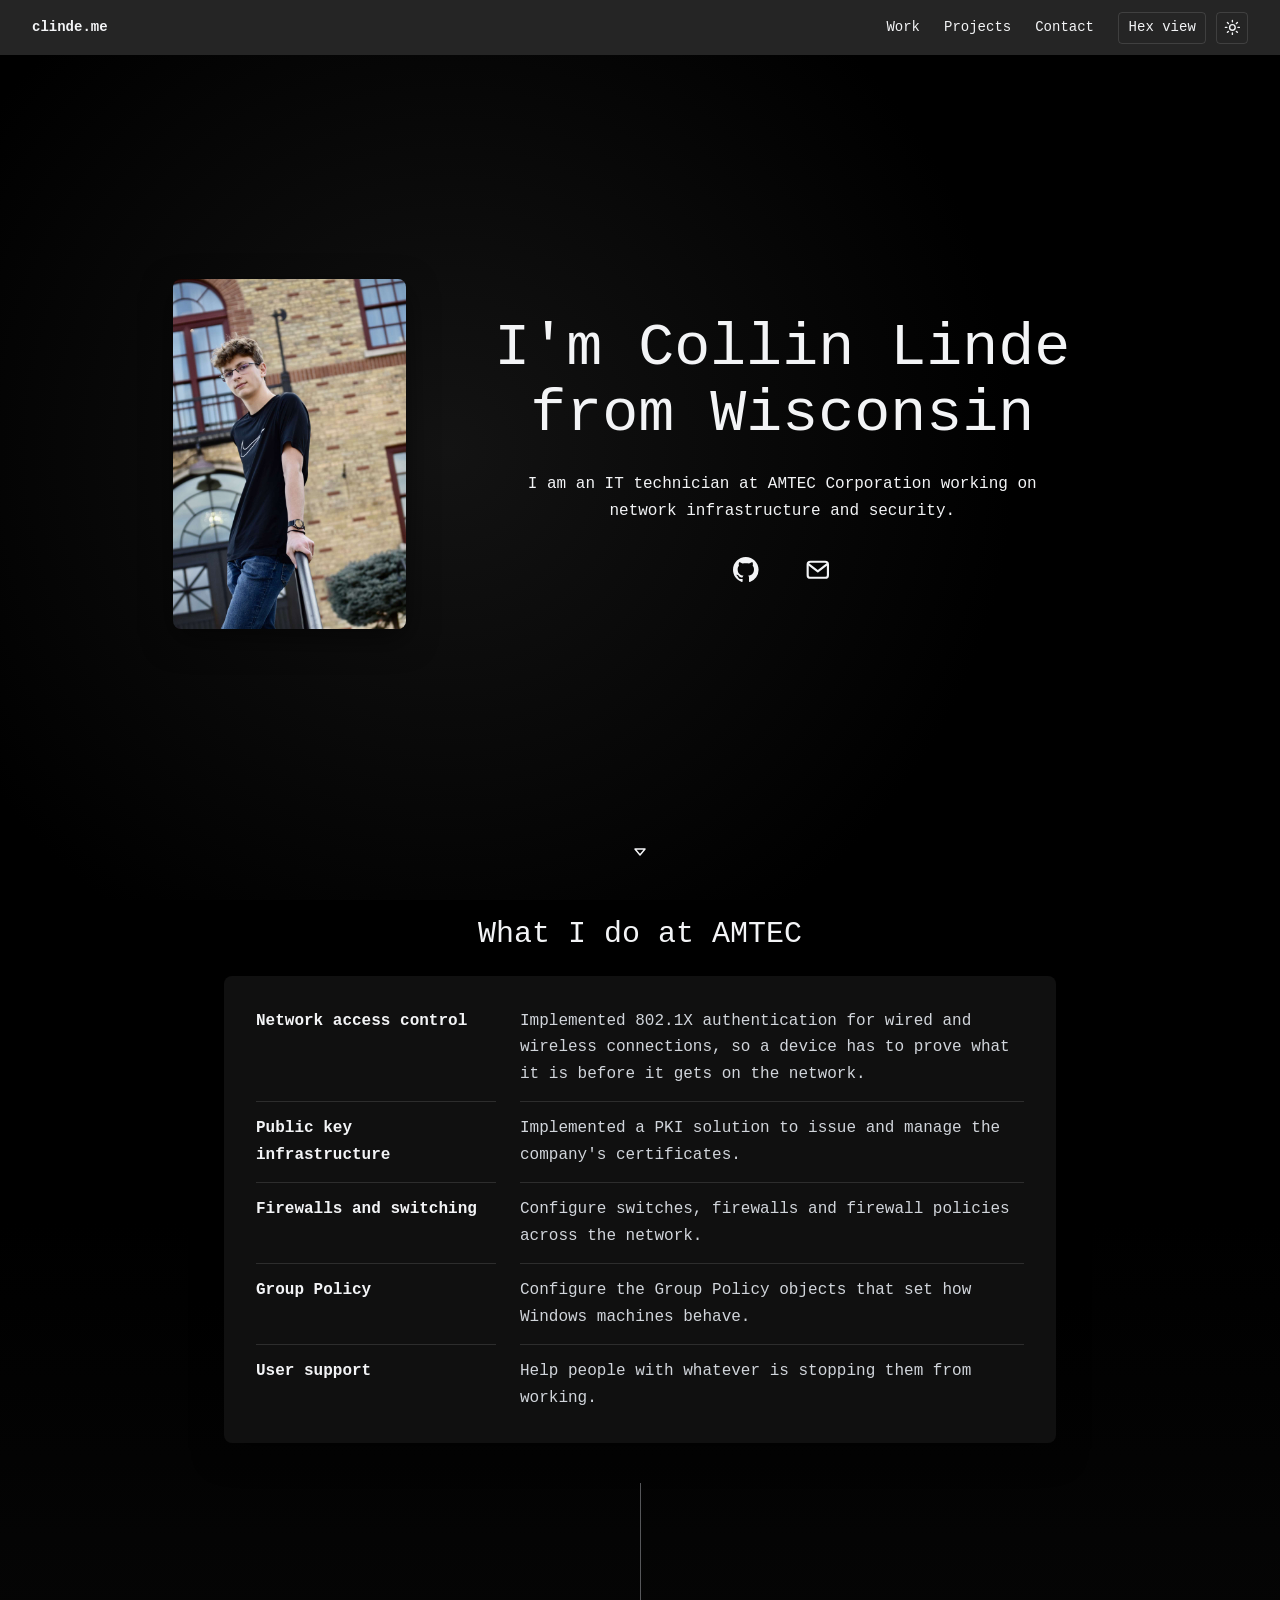
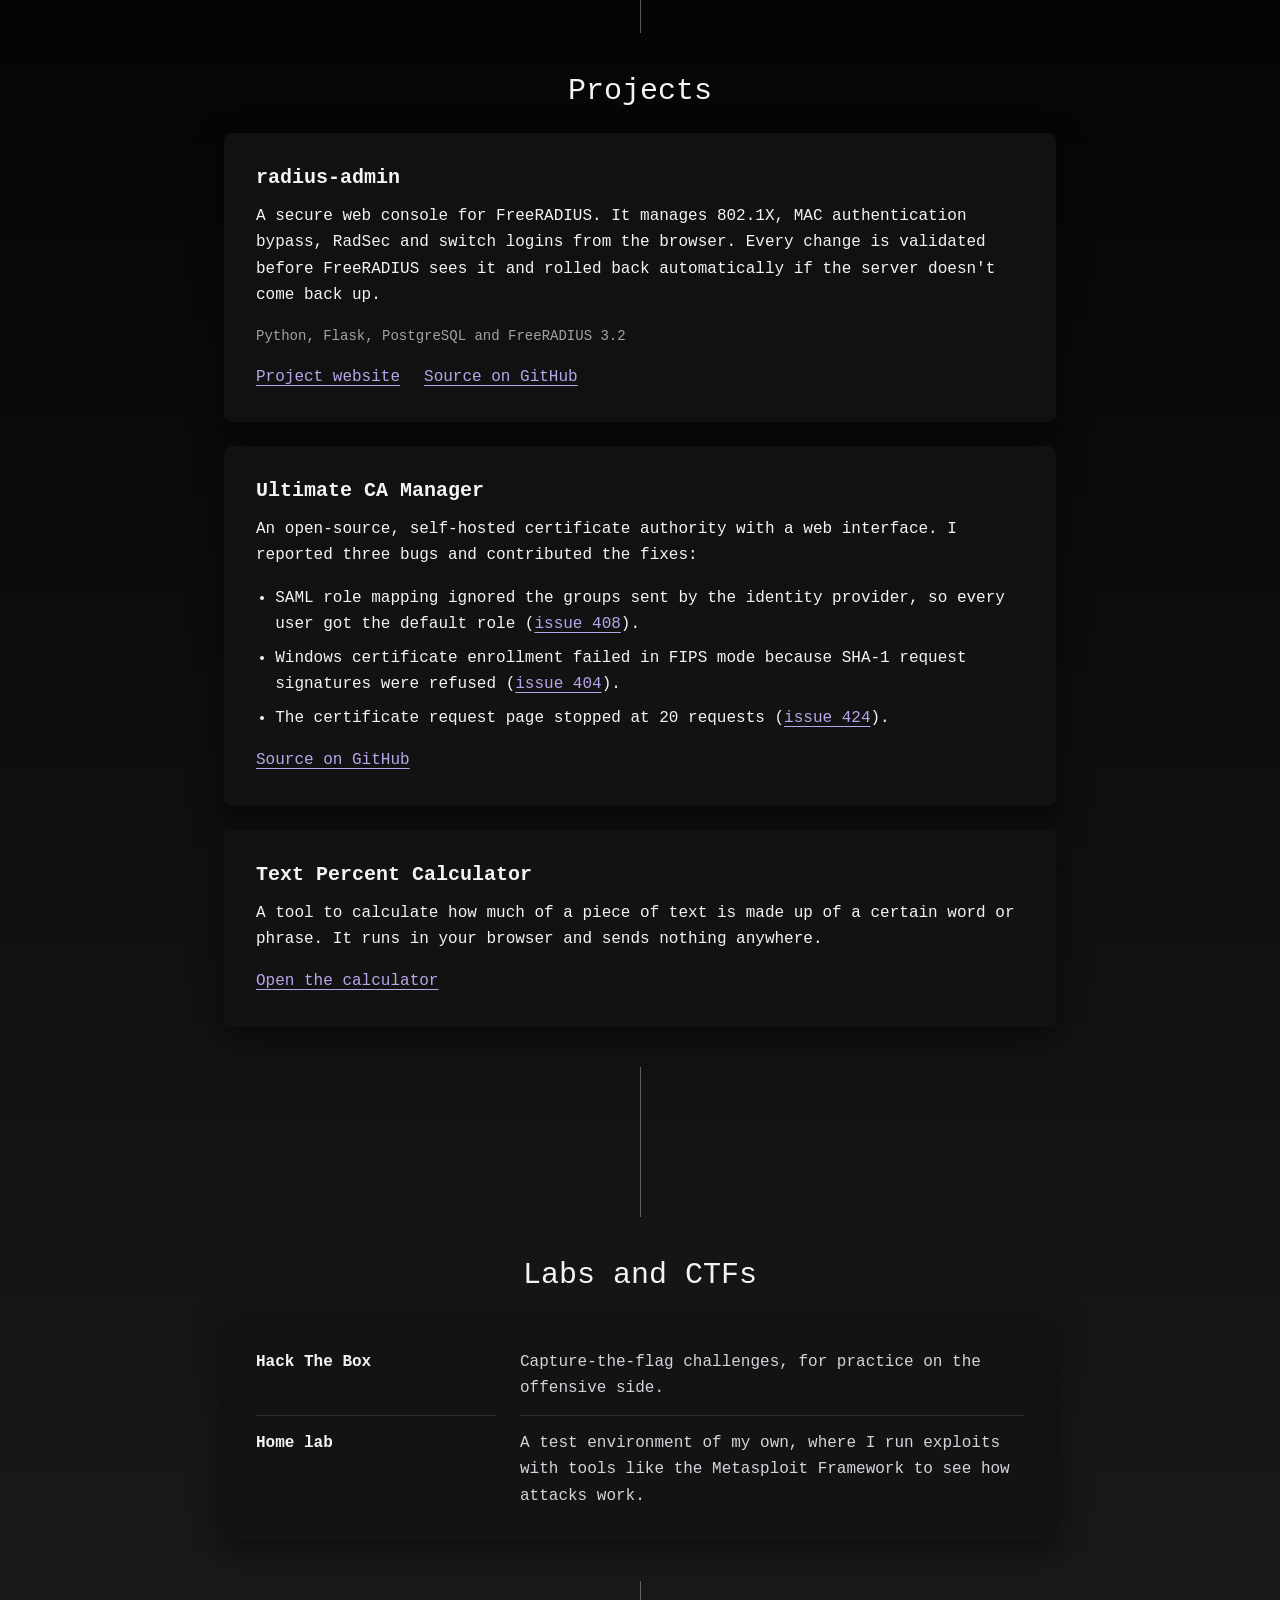
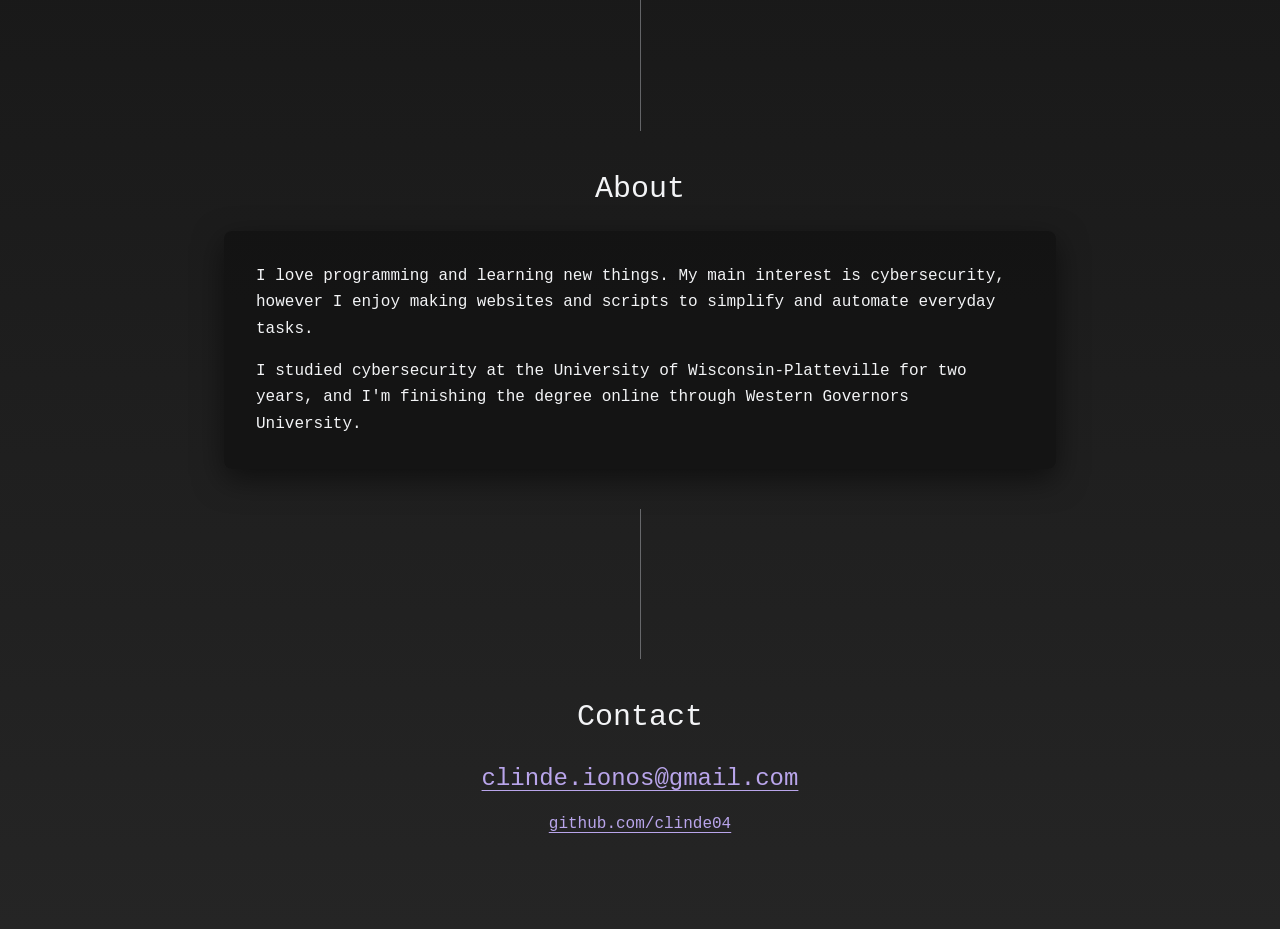
==== commit 57bc2561: "Add design and theme toggles The navbar can switch between the classic design and the hex-viewer des" ====
--- a/index.html
+++ b/index.html
@@ -1,5 +1,5 @@
 <!doctype html>
-<html lang="en">
+<html lang="en" class="d-classic t-dark">
   <head>
     <meta charset="utf-8" />
     <meta name="viewport" content="width=device-width, initial-scale=1" />
@@ -14,25 +14,37 @@
       content="IT technician working on network infrastructure, PKI and 802.1X."
     />
     <meta property="og:type" content="website" />
-    <meta name="theme-color" content="#252525" />
     <link rel="icon" href="favicon.svg" type="image/svg+xml" />
     <link rel="stylesheet" href="styles.css" />
+    <script src="prefs.js"></script>
   </head>
   <body>
     <div class="orb" id="orb" aria-hidden="true"></div>
 
     <header class="nav">
       <a class="nav-home" href="./">clinde.me</a>
-      <nav class="nav-links" aria-label="Sections">
-        <a href="#work">Work</a>
-        <a href="#projects">Projects</a>
-        <a href="#about">About</a>
-        <a href="#contact">Contact</a>
-      </nav>
+      <div class="nav-right">
+        <nav class="nav-links" aria-label="Sections">
+          <a href="#work">Work</a>
+          <a href="#projects">Projects</a>
+          <a href="#contact">Contact</a>
+        </nav>
+        <button class="toggle" id="design-toggle" type="button" hidden></button>
+        <button class="toggle toggle-icon" id="theme-toggle" type="button" hidden>
+          <svg class="icon-sun" viewBox="0 0 24 24" fill="none" stroke="currentColor" stroke-width="2" stroke-linecap="round" aria-hidden="true">
+            <circle cx="12" cy="12" r="4" />
+            <path d="M12 2v2M12 20v2M2 12h2M20 12h2M4.9 4.9l1.4 1.4M17.7 17.7l1.4 1.4M4.9 19.1l1.4-1.4M17.7 6.3l1.4-1.4" />
+          </svg>
+          <svg class="icon-moon" viewBox="0 0 24 24" fill="none" stroke="currentColor" stroke-width="2" stroke-linecap="round" stroke-linejoin="round" aria-hidden="true">
+            <path d="M20 14.5A8 8 0 0 1 9.5 4a8 8 0 1 0 10.5 10.5z" />
+          </svg>
+        </button>
+      </div>
     </header>
 
     <main>
-      <section class="hero">
+      <!-- Hero for the classic design -->
+      <section class="hero-classic">
         <div class="hero-inner">
           <img
             class="hero-photo"
@@ -56,17 +68,9 @@
                 </svg>
               </a>
               <a href="mailto:clinde.ionos@gmail.com" aria-label="Email Collin">
-                <svg
-                  viewBox="0 0 24 24"
-                  fill="none"
-                  stroke="currentColor"
-                  stroke-width="2"
-                  stroke-linecap="round"
-                  stroke-linejoin="round"
-                  aria-hidden="true"
-                >
+                <svg viewBox="0 0 24 24" fill="none" stroke="currentColor" stroke-width="2" stroke-linecap="round" stroke-linejoin="round" aria-hidden="true">
                   <rect x="2.5" y="4.5" width="19" height="15" rx="2.5" />
-                  <path d="m3.5 7 8.5 6.5L20.500 7" />
+                  <path d="m3.5 7 8.5 6.5L20.5 7" />
                 </svg>
               </a>
             </div>
@@ -76,6 +80,19 @@
         <svg class="caret" id="caret" viewBox="0 0 16 16" fill="none" stroke="currentColor" stroke-width="1.5" stroke-linejoin="round" aria-hidden="true">
           <path d="M3 5h10l-5 6z" />
         </svg>
+      </section>
+
+      <!-- Hero for the hex design. dump.js builds the viewer inside #dump. -->
+      <section class="hero-hex">
+        <h1 class="dump-fallback" id="dump-fallback">
+          Collin Linde<span class="sr-only">, IT technician at AMTEC Corporation</span>
+        </h1>
+        <div class="dump" id="dump" aria-hidden="true" hidden></div>
+        <p class="dump-status" id="dump-status" aria-hidden="true" hidden></p>
+        <p class="lede">
+          I'm an IT technician at AMTEC Corporation working on network infrastructure and
+          security.
+        </p>
       </section>
 
       <div class="sections">
@@ -110,7 +127,7 @@
               RadSec and switch logins from the browser. Every change is validated before
               FreeRADIUS sees it and rolled back automatically if the server doesn't come back up.
             </p>
-            <p class="muted">Python, Flask, PostgreSQL and FreeRADIUS 3.2</p>
+            <p class="small">Python, Flask, PostgreSQL and FreeRADIUS 3.2</p>
             <p class="links">
               <a href="https://radiusadmin.github.io/radius-admin/">Project website</a>
               <a href="https://github.com/radiusadmin/radius-admin">Source on GitHub</a>
@@ -173,35 +190,42 @@
 
         <section class="section" id="about">
           <h2>About</h2>
-          <div class="panel">
-            <p>
-              I love programming and learning new things. My main interest is cybersecurity,
-              however I enjoy making websites and scripts to simplify and automate everyday
-              tasks.
-            </p>
-            <p>
-              I studied cybersecurity at the University of Wisconsin-Platteville for two years,
-              and I'm finishing the degree online through Western Governors University.
-            </p>
+          <div class="panel about">
+            <div>
+              <p>
+                I love programming and learning new things. My main interest is cybersecurity,
+                however I enjoy making websites and scripts to simplify and automate everyday
+                tasks.
+              </p>
+              <p>
+                I studied cybersecurity at the University of Wisconsin-Platteville for two years,
+                and I'm finishing the degree online through Western Governors University.
+              </p>
+            </div>
+            <!-- Shown in the hex design only; the classic design has the photo in its hero. -->
+            <img
+              class="about-photo"
+              src="assets/collin-stairs.jpg"
+              alt="Collin Linde standing on a staircase in front of a brick building"
+              width="1472"
+              height="2208"
+            />
           </div>
         </section>
 
         <section class="section contact" id="contact">
           <h2>Contact</h2>
-          <a class="contact-email" href="mailto:clinde.ionos@gmail.com">clinde.ionos@gmail.com</a>
-          <div class="socials">
-            <a href="https://github.com/clinde04" aria-label="GitHub profile">
-              <svg viewBox="0 0 16 16" fill="currentColor" aria-hidden="true">
-                <path
-                  d="M8 0C3.58 0 0 3.58 0 8c0 3.54 2.29 6.53 5.47 7.59.4.07.55-.17.55-.38 0-.19-.01-.82-.01-1.49-2.01.37-2.53-.49-2.69-.94-.09-.23-.48-.94-.82-1.13-.28-.15-.68-.52-.01-.53.63-.01 1.08.58 1.23.82.72 1.21 1.87.87 2.33.66.07-.52.28-.87.51-1.07-1.78-.2-3.64-.89-3.64-3.95 0-.87.31-1.59.82-2.15-.08-.2-.36-1.02.08-2.12 0 0 .67-.21 2.2.82.64-.18 1.32-.27 2-.27.68 0 1.36.09 2 .27 1.53-1.04 2.2-.82 2.2-.82.44 1.1.16 1.92.08 2.12.51.56.82 1.27.82 2.15 0 3.07-1.87 3.75-3.65 3.95.29.25.54.73.54 1.48 0 1.07-.01 1.93-.01 2.2 0 .21.15.46.55.38A8.013 8.013 0 0016 8c0-4.42-3.58-8-8-8z"
-                />
-              </svg>
-            </a>
+          <div>
+            <p>
+              <a class="contact-email" href="mailto:clinde.ionos@gmail.com">clinde.ionos@gmail.com</a>
+            </p>
+            <p><a href="https://github.com/clinde04">github.com/clinde04</a></p>
           </div>
         </section>
       </div>
     </main>
 
+    <script src="dump.js"></script>
     <script src="site.js"></script>
   </body>
 </html>
--- a/styles.css
+++ b/styles.css
@@ -1,25 +1,101 @@
 /* clinde.me
-   Same look as the original Svelte site: black page, monospace type,
-   dark grey panels, and a purple orb that follows the mouse. */
-
-:root {
-  --black: #000;
-  --dark: #252525;
-  --dark-10: #131313;
+
+   Two designs, each with a dark and a light theme. The <html> element carries
+   one design class and one theme class, set by prefs.js and the navbar toggles:
+
+     d-classic  the original look: monospace type, panels, purple mouse orb
+     d-hex      the hex-viewer look: left-aligned, ruled sections
+     t-dark / t-light
+
+   Order of this file: tokens, shared rules, classic rules, hex rules. */
+
+/* ---------- Tokens ---------- */
+
+.d-classic {
+  --font-body: ui-monospace, SFMono-Regular, Menlo, Monaco, Consolas, "Liberation Mono",
+    "Courier New", monospace;
+  --font-display: var(--font-body);
+  --gutter: clamp(1rem, 4vw, 2rem);
+  --nav-height: 55px;
+}
+
+.d-classic.t-dark {
+  --bg: #000;
+  --bg-glow: #131313;
+  --bg-end: #252525;
+  --nav-bg: #252525;
+  --panel: rgb(19 19 19 / 0.88);
+  --field: #252525;
   --text: #f3f4f6;
+  --soft: #d1d5db;
   --muted: #a3a3a3;
   --rule: rgb(255 255 255 / 0.12);
-  --purple: #9779e2;
-  --purple-light: #b9a5eb;
-
-  --mono: ui-monospace, SFMono-Regular, Menlo, Monaco, Consolas, "Liberation Mono", "Courier New",
-    monospace;
-
-  --nav-height: 55px;
-  --gutter: clamp(1rem, 4vw, 2rem);
-
+  --line: rgb(209 213 219 / 0.4);
+  --shadow: rgb(0 0 0 / 0.5);
+  --link: #b9a5eb;
+  --link-hover: #fff;
+  --accent: #9779e2;
+  --on-accent: #000;
+  --orb: rgb(151 121 226 / 0.85);
+  --orb-filter: blur(16px) brightness(2);
   color-scheme: dark;
 }
+
+.d-classic.t-light {
+  --bg: #eee9fa;
+  --bg-glow: #dcd2f5;
+  --bg-end: #dcd2f5;
+  --nav-bg: #f4f4f4;
+  --panel: rgb(244 244 244 / 0.92);
+  --field: #fff;
+  --text: #000;
+  --soft: #262626;
+  --muted: #525252;
+  --rule: rgb(0 0 0 / 0.14);
+  --line: rgb(37 37 37 / 0.4);
+  --shadow: rgb(81 31 206 / 0.16);
+  --link: #511fce;
+  --link-hover: #000;
+  --accent: #744cd8;
+  --on-accent: #fff;
+  --orb: rgb(116 76 216 / 0.75);
+  --orb-filter: blur(16px);
+  color-scheme: light;
+}
+
+.d-hex {
+  --font-body: "Hanken Grotesk", system-ui, "Segoe UI", sans-serif;
+  --font-display: "Martian Mono", ui-monospace, "Cascadia Mono", Consolas, monospace;
+  --gutter: clamp(1rem, 4vw, 3rem);
+  --accent: #f2b705;
+  --on-accent: #14213d;
+}
+
+.d-hex.t-light {
+  --bg: #e9ecef;
+  --text: #14213d;
+  --soft: #56617a;
+  --muted: #56617a;
+  --faint: #a3abbb;
+  --rule: rgb(20 33 61 / 0.16);
+  --link: #2f4bff;
+  --link-hover: #14213d;
+  color-scheme: light;
+}
+
+.d-hex.t-dark {
+  --bg: #0e1730;
+  --text: #e3e8f4;
+  --soft: #98a4c0;
+  --muted: #98a4c0;
+  --faint: #55617f;
+  --rule: rgb(227 232 244 / 0.16);
+  --link: #93a4ff;
+  --link-hover: #e3e8f4;
+  color-scheme: dark;
+}
+
+/* ---------- Shared ---------- */
 
 *,
 *::before,
@@ -29,40 +105,333 @@
 
 html {
   scroll-behavior: smooth;
-  scroll-padding-top: calc(var(--nav-height) + 1rem);
-  background: var(--dark);
   -webkit-text-size-adjust: 100%;
 }
 
 body {
   margin: 0;
-  background: var(--black);
+  background: var(--bg);
   color: var(--text);
-  font-family: var(--mono);
+  font-family: var(--font-body);
+  overflow-x: hidden;
+}
+
+a {
+  color: var(--link);
+  text-underline-offset: 0.22em;
+  text-decoration-thickness: 1px;
+}
+
+a:hover {
+  color: var(--link-hover);
+}
+
+:focus-visible {
+  outline: 2px solid var(--link);
+  outline-offset: 3px;
+  border-radius: 2px;
+}
+
+[hidden] {
+  display: none !important;
+}
+
+.sr-only {
+  position: absolute;
+  width: 1px;
+  height: 1px;
+  overflow: hidden;
+  clip-path: inset(50%);
+  white-space: nowrap;
+}
+
+.nav {
+  display: flex;
+  align-items: center;
+  justify-content: space-between;
+  gap: 1rem;
+}
+
+.nav a {
+  color: var(--text);
+  text-decoration: none;
+}
+
+.nav a:hover {
+  text-decoration: underline;
+}
+
+.nav-right {
+  display: flex;
+  align-items: center;
+  gap: 0.6rem;
+}
+
+.nav-links {
+  display: flex;
+  gap: clamp(0.75rem, 2.5vw, 1.5rem);
+  margin-right: clamp(0.15rem, 1.5vw, 0.9rem);
+}
+
+/* On phones the bar keeps the home link and the two toggles; the page is short
+   enough to scroll, and the section links do not fit beside them. */
+@media (max-width: 36rem) {
+  .nav-links {
+    display: none;
+  }
+}
+
+.toggle {
+  display: inline-flex;
+  align-items: center;
+  justify-content: center;
+  min-height: 2rem;
+  padding: 0.2rem 0.6rem;
+  border: 1px solid var(--rule);
+  border-radius: 0.25rem;
+  background: none;
+  color: var(--text);
+  font: inherit;
+  white-space: nowrap;
+  cursor: pointer;
+}
+
+.toggle:hover {
+  border-color: var(--text);
+}
+
+.toggle-icon {
+  width: 2rem;
+  padding: 0;
+}
+
+.toggle-icon svg {
+  width: 1.05rem;
+  height: 1.05rem;
+}
+
+/* The theme button shows what you would switch to. */
+.t-dark .icon-moon,
+.t-light .icon-sun {
+  display: none;
+}
+
+.socials {
+  display: flex;
+  gap: 1.75rem;
+}
+
+.socials a {
+  display: grid;
+  place-items: center;
+  width: 2.75rem;
+  height: 2.75rem;
+  color: var(--text);
+  transition: scale 0.15s;
+}
+
+.socials a:hover {
+  scale: 1.15;
+}
+
+.socials svg {
+  width: 1.6rem;
+  height: 1.6rem;
+}
+
+.links {
+  display: flex;
+  flex-wrap: wrap;
+  gap: 0.4rem 1.5rem;
+}
+
+.panel p {
+  margin: 0 0 1rem;
+}
+
+.panel p:last-child {
+  margin-bottom: 0;
+}
+
+.panel ul {
+  margin: 0 0 1rem;
+  padding-left: 1.2rem;
+}
+
+.panel li {
+  margin-bottom: 0.45rem;
+}
+
+.small {
+  color: var(--muted);
+  font-size: 0.875rem;
+}
+
+.facts {
+  margin: 0;
+  display: grid;
+  grid-template-columns: 15rem minmax(0, 1fr);
+  column-gap: 1.5rem;
+}
+
+.facts dt {
+  padding-top: 0.85rem;
+  border-top: 1px solid var(--rule);
+}
+
+.facts dd {
+  margin: 0;
+  padding-block: 0.85rem;
+  border-top: 1px solid var(--rule);
+  color: var(--soft);
+}
+
+.facts dt:first-of-type,
+.facts dt:first-of-type + dd {
+  border-top: 0;
+  padding-top: 0;
+}
+
+.facts dd:last-of-type {
+  padding-bottom: 0;
+}
+
+@media (max-width: 40rem) {
+  .facts {
+    grid-template-columns: 1fr;
+  }
+
+  .facts dd,
+  .facts dt:first-of-type + dd {
+    border-top: 0;
+    padding-top: 0.2rem;
+  }
+}
+
+.contact-email {
+  overflow-wrap: anywhere;
+}
+
+/* Calculator pieces shared by both designs */
+
+.tool {
+  display: grid;
+  grid-template-columns: minmax(0, 3fr) minmax(0, 2fr);
+  gap: 1.5rem 2rem;
+  align-items: start;
+}
+
+@media (max-width: 52rem) {
+  .tool {
+    grid-template-columns: 1fr;
+  }
+}
+
+.field {
+  display: block;
+  margin-bottom: 1.25rem;
+}
+
+.field > span {
+  display: block;
+  font-weight: 700;
+  margin-bottom: 0.4rem;
+}
+
+.field textarea,
+.field input {
+  width: 100%;
+  font: inherit;
+  color: var(--text);
+  padding: 0.6rem 0.75rem;
+}
+
+.field textarea {
+  min-height: 14rem;
+  resize: vertical;
+}
+
+.result {
+  margin: 0 0 0.25rem;
+  font-family: var(--font-display);
+  line-height: 1.1;
+}
+
+.panel .result-detail {
+  color: var(--soft);
+  margin-bottom: 0;
+}
+
+.preview {
+  white-space: pre-wrap;
+  overflow-wrap: anywhere;
+  border-top: 1px solid var(--rule);
+  padding-top: 1rem;
+  margin: 1.25rem 0 0;
+  max-height: 22rem;
+  overflow: auto;
+}
+
+.preview mark {
+  background: var(--accent);
+  color: var(--on-accent);
+  padding-inline: 0.1em;
+}
+
+.freq {
+  width: 100%;
+  border-collapse: collapse;
+  font-variant-numeric: tabular-nums;
+}
+
+.freq th,
+.freq td {
+  text-align: left;
+  font-weight: 400;
+  padding: 0.4rem 0;
+  border-top: 1px solid var(--rule);
+}
+
+.freq thead th {
+  border-top: 0;
+  color: var(--muted);
+  font-size: 0.875rem;
+}
+
+.freq .num {
+  text-align: right;
+  padding-left: 1rem;
+}
+
+.empty {
+  color: var(--muted);
+  margin: 0;
+}
+
+/* ---------- Classic design ---------- */
+
+html.d-classic {
+  background: var(--bg-end);
+  scroll-padding-top: calc(var(--nav-height) + 1rem);
+}
+
+.d-classic body {
   font-size: 1rem;
   line-height: 1.65;
-  overflow-x: hidden;
-}
-
-a {
-  color: var(--purple-light);
-  text-underline-offset: 0.25em;
-  text-decoration-thickness: 1px;
-}
-
-a:hover {
-  color: #fff;
-}
-
-:focus-visible {
-  outline: 2px solid var(--purple-light);
-  outline-offset: 3px;
-  border-radius: 2px;
+}
+
+.d-classic .hero-hex,
+.d-classic .about-photo {
+  display: none;
 }
 
 /* Mouse orb. Sits above the page backgrounds and below the content. */
-
 .orb {
+  display: none;
+}
+
+.d-classic .orb {
+  display: block;
   position: fixed;
   top: 0;
   left: 0;
@@ -71,62 +440,40 @@
   height: 50px;
   margin: -25px 0 0 -25px;
   border-radius: 50%;
-  background: radial-gradient(rgb(0 0 0 / 0.2), rgb(151 121 226 / 0.85));
-  filter: blur(16px) brightness(2);
+  background: radial-gradient(rgb(0 0 0 / 0.2), var(--orb));
+  filter: var(--orb-filter);
   pointer-events: none;
   opacity: 0;
   transition: opacity 0.3s;
   will-change: transform;
 }
 
-.orb.is-on {
+.d-classic .orb.is-on {
   opacity: 1;
 }
 
-/* Navbar */
-
-.nav {
+.d-classic .nav {
   position: fixed;
   inset: 0 0 auto 0;
   z-index: 20;
   height: var(--nav-height);
-  display: flex;
-  align-items: center;
-  justify-content: space-between;
-  gap: 1rem;
   padding-inline: var(--gutter);
-  background: var(--dark);
+  background: var(--nav-bg);
   font-size: 0.875rem;
 }
 
-.nav a {
-  color: var(--text);
-  text-decoration: none;
-}
-
-.nav a:hover {
-  text-decoration: underline;
-}
-
-.nav-home {
+.d-classic .nav-home {
   font-weight: 700;
 }
 
-.nav-links {
-  display: flex;
-  gap: clamp(0.9rem, 3vw, 1.75rem);
-}
-
-/* Hero */
-
-.hero {
+.d-classic .hero-classic {
   position: relative;
   min-height: 100svh;
   display: flex;
   align-items: center;
   justify-content: center;
   padding: calc(var(--nav-height) + 2rem) var(--gutter) 5rem;
-  background: radial-gradient(circle at 35% 50%, var(--dark-10), var(--black) 60%);
+  background: radial-gradient(circle at 35% 50%, var(--bg-glow), var(--bg) 60%);
 }
 
 .hero-inner {
@@ -141,7 +488,7 @@
   width: auto;
   height: 350px;
   border-radius: 0.5rem;
-  box-shadow: 0 10px 30px rgb(0 0 0 / 0.6);
+  box-shadow: 0 10px 30px var(--shadow);
   transition: scale 0.15s;
 }
 
@@ -157,7 +504,7 @@
   text-align: center;
 }
 
-.hero h1 {
+.hero-classic h1 {
   max-width: 650px;
   margin: 0;
   font-weight: 400;
@@ -168,29 +515,6 @@
 .hero-text p {
   max-width: 550px;
   margin: 0;
-}
-
-.socials {
-  display: flex;
-  gap: 1.75rem;
-}
-
-.socials a {
-  display: grid;
-  place-items: center;
-  width: 2.75rem;
-  height: 2.75rem;
-  color: var(--text);
-  transition: scale 0.15s;
-}
-
-.socials a:hover {
-  scale: 1.15;
-}
-
-.socials svg {
-  width: 1.6rem;
-  height: 1.6rem;
 }
 
 .caret {
@@ -201,7 +525,6 @@
   width: 1rem;
   height: 1rem;
   margin-left: -0.5rem;
-  color: var(--text);
   animation: bounce 1s infinite;
   transition: opacity 0.3s;
 }
@@ -223,7 +546,7 @@
 }
 
 @media (max-width: 48rem) {
-  .hero {
+  .d-classic .hero-classic {
     align-items: flex-start;
   }
 
@@ -243,14 +566,12 @@
   }
 }
 
-/* Sections below the hero */
-
-.sections {
-  background: linear-gradient(to bottom, var(--black) 10%, var(--dark));
+.d-classic .sections {
+  background: linear-gradient(to bottom, var(--bg) 10%, var(--bg-end));
   padding: 1rem var(--gutter) 5rem;
 }
 
-.section {
+.d-classic .section {
   position: relative;
   z-index: 2;
   max-width: 52rem;
@@ -258,16 +579,16 @@
 }
 
 /* The thin vertical line between sections, kept from the original. */
-.section + .section::before {
+.d-classic .section + .section::before {
   content: "";
   display: block;
   width: 1px;
   height: clamp(90px, 14vw, 150px);
   margin: 2.5rem auto;
-  background: rgb(209 213 219 / 0.4);
-}
-
-.section > h2 {
+  background: var(--line);
+}
+
+.d-classic .section > h2 {
   margin: 0 0 1.5rem;
   text-align: center;
   font-weight: 300;
@@ -275,253 +596,401 @@
   line-height: 1.2;
 }
 
-.panel {
-  background: rgb(19 19 19 / 0.88);
+.d-classic .panel {
+  background: var(--panel);
   border-radius: 0.5rem;
-  box-shadow: 0 10px 30px rgb(0 0 0 / 0.5);
+  box-shadow: 0 10px 30px var(--shadow);
   padding: clamp(1.25rem, 4vw, 2rem);
 }
 
-.panel + .panel {
+.d-classic .section .panel + .panel {
   margin-top: 1.5rem;
 }
 
-.panel p {
-  margin: 0 0 1rem;
-}
-
-.panel p:last-child {
-  margin-bottom: 0;
-}
-
-.panel h3 {
+.d-classic .panel h3 {
   margin: 0 0 0.75rem;
   font-size: 1.25rem;
   font-weight: 700;
   line-height: 1.3;
 }
 
-.panel ul {
-  margin: 0 0 1rem;
-  padding-left: 1.25rem;
-}
-
-.panel li {
-  margin-bottom: 0.5rem;
-}
-
-.muted {
-  color: var(--muted);
-  font-size: 0.875rem;
-}
-
-.links {
-  display: flex;
-  flex-wrap: wrap;
-  gap: 0.4rem 1.5rem;
-}
-
-/* Term and description lists: work, labs */
-
-.facts {
-  margin: 0;
-  display: grid;
-  grid-template-columns: 15rem minmax(0, 1fr);
-  column-gap: 1.5rem;
-}
-
-.facts dt {
+.d-classic .facts dt {
   font-weight: 700;
-  padding-top: 0.9rem;
-  border-top: 1px solid var(--rule);
-}
-
-.facts dd {
-  margin: 0;
-  padding-block: 0.9rem;
-  border-top: 1px solid var(--rule);
-  color: #d1d5db;
-}
-
-.facts dt:first-of-type,
-.facts dt:first-of-type + dd {
-  border-top: 0;
-  padding-top: 0;
-}
-
-.facts dd:last-of-type {
-  padding-bottom: 0;
-}
-
-@media (max-width: 40rem) {
-  .facts {
-    grid-template-columns: 1fr;
-  }
-
-  .facts dd,
-  .facts dt:first-of-type + dd {
-    border-top: 0;
-    padding-top: 0.2rem;
-  }
-}
-
-/* Contact */
-
-.contact {
+}
+
+.d-classic .contact {
   text-align: center;
 }
 
-.contact-email {
+.d-classic .contact p {
+  margin: 0 0 0.75rem;
+}
+
+.d-classic .contact-email {
   font-size: clamp(1rem, 4.2vw, 1.5rem);
-  overflow-wrap: anywhere;
-}
-
-.contact .socials {
-  justify-content: center;
-  margin-top: 0.75rem;
-}
-
-/* Text percent calculator and other inner pages */
-
-.page {
+}
+
+.d-classic .page {
   min-height: 100svh;
   padding: calc(var(--nav-height) + 2.5rem) var(--gutter) 4rem;
-  background: radial-gradient(circle at 50% 15%, var(--dark-10), var(--black) 70%);
-}
-
-.page-inner {
+  background: radial-gradient(circle at 50% 15%, var(--bg-glow), var(--bg) 70%);
+}
+
+.d-classic .page-inner {
   position: relative;
   z-index: 2;
   max-width: 68rem;
   margin-inline: auto;
 }
 
-.page h1 {
+.d-classic .page h1 {
   margin: 0 0 0.75rem;
   font-weight: 400;
   font-size: clamp(1.75rem, 5vw, 2.5rem);
   line-height: 1.15;
 }
 
-.page-intro {
+.d-classic .page-intro {
   max-width: 44rem;
   margin: 0 0 2rem;
-  color: #d1d5db;
-}
-
-.tool {
-  display: grid;
-  grid-template-columns: minmax(0, 3fr) minmax(0, 2fr);
-  gap: 1.5rem;
-  align-items: start;
-}
-
-.tool .panel + .panel {
-  margin-top: 0;
-}
-
-@media (max-width: 52rem) {
-  .tool {
-    grid-template-columns: 1fr;
-  }
-}
-
-.field {
-  display: block;
-  margin-bottom: 1.25rem;
-}
-
-.field > span {
-  display: block;
-  font-weight: 700;
-  margin-bottom: 0.4rem;
-}
-
-.field textarea,
-.field input {
-  width: 100%;
-  font: inherit;
-  color: var(--text);
-  background: var(--dark);
+  color: var(--soft);
+}
+
+.d-classic .field textarea,
+.d-classic .field input {
+  background: var(--field);
   border: 1px solid transparent;
   border-radius: 0.25rem;
-  padding: 0.6rem 0.75rem;
-}
-
-.field textarea:focus-visible,
-.field input:focus-visible {
+}
+
+.d-classic.t-light .field textarea,
+.d-classic.t-light .field input {
+  border-color: var(--rule);
+}
+
+.d-classic .field textarea:focus-visible,
+.d-classic .field input:focus-visible {
   outline: none;
-  border-color: var(--purple);
-}
-
-.field textarea {
-  min-height: 14rem;
-  resize: vertical;
-}
-
-.result {
-  margin: 0 0 0.25rem;
+  border-color: var(--accent);
+}
+
+.d-classic .result {
   font-size: clamp(2.5rem, 8vw, 3.75rem);
-  line-height: 1.1;
-  color: var(--purple-light);
-}
-
-.panel .result-detail {
-  color: #d1d5db;
-  margin-bottom: 0;
-}
-
-.preview {
-  white-space: pre-wrap;
-  overflow-wrap: anywhere;
-  border-top: 1px solid var(--rule);
-  padding-top: 1rem;
-  margin: 1.25rem 0 0;
-  max-height: 22rem;
-  overflow: auto;
-}
-
-.preview mark {
-  background: var(--purple);
-  color: #000;
-  padding-inline: 0.1em;
-}
-
-.tool h2 {
+  color: var(--link);
+}
+
+.d-classic .tool h2 {
   margin: 0 0 0.75rem;
   font-size: 1.125rem;
   font-weight: 700;
 }
 
-.freq {
+/* ---------- Hex design ---------- */
+
+.d-hex body {
+  font-size: 1.0625rem;
+  line-height: 1.6;
+}
+
+.d-hex .hero-classic {
+  display: none;
+}
+
+.d-hex .nav,
+.d-hex .hero-hex,
+.d-hex .sections,
+.d-hex .page {
+  max-width: 72rem;
+  margin-inline: auto;
+  padding-inline: var(--gutter);
+}
+
+.d-hex .nav {
+  padding-block: 1.1rem;
+  font-family: var(--font-display);
+  font-stretch: 87.5%;
+  font-size: 0.8125rem;
+}
+
+.d-hex .toggle {
+  border-radius: 2px;
+}
+
+.d-hex .hero-hex {
+  padding-block: clamp(2rem, 7vw, 5rem) clamp(2.5rem, 6vw, 4rem);
+}
+
+.dump {
+  font-family: var(--font-display);
+  margin: 0;
+}
+
+/* Until the viewer is built, the heading is shown as plain text. */
+.dump-fallback {
+  font-family: var(--font-display);
+  font-stretch: 75%;
+  font-weight: 500;
+  font-size: clamp(1.75rem, 6vw, 3.5rem);
+  line-height: 1.15;
+  margin: 0;
+}
+
+.dump-row {
+  display: grid;
+  grid-template-columns: auto auto 1fr;
+  grid-template-areas: "offset bytes ascii";
+  align-items: center;
+  column-gap: clamp(1rem, 2.2vw, 2rem);
+  border-top: 1px solid var(--rule);
+}
+
+.dump-row:last-child {
+  border-bottom: 1px solid var(--rule);
+}
+
+.dump-offset {
+  grid-area: offset;
+  color: var(--faint);
+  font-size: 0.75rem;
+  font-stretch: 75%;
+}
+
+.dump-bytes {
+  grid-area: bytes;
+  display: flex;
+  font-size: 0.75rem;
+  font-stretch: 75%;
+  color: var(--muted);
+}
+
+.dump-ascii {
+  grid-area: ascii;
+  display: flex;
+  justify-self: end;
+  font-stretch: 75%;
+  font-weight: 500;
+  font-size: clamp(1.5rem, 4.3vw, 3.5rem);
+  line-height: 1.3;
+}
+
+.dump b,
+.dump i {
+  font-style: normal;
+  font-weight: inherit;
+  cursor: default;
+}
+
+.dump-bytes b {
+  padding: 0.15em 0.3em;
+}
+
+.dump-bytes b:nth-child(9) {
+  margin-left: 0.7em;
+}
+
+.dump-ascii i {
+  width: 1ch;
+  text-align: center;
+  white-space: pre;
+}
+
+.dump .is-null {
+  color: var(--faint);
+}
+
+.dump .is-on {
+  background: var(--accent);
+  color: var(--on-accent);
+}
+
+.dump-status {
+  font-family: var(--font-display);
+  font-stretch: 75%;
+  font-size: 0.75rem;
+  color: var(--muted);
+  margin: 0.75rem 0 0;
+  min-height: 1.6em;
+}
+
+.lede {
+  max-width: 34ch;
+  margin: clamp(2rem, 5vw, 3.5rem) 0 0;
+  font-size: clamp(1.25rem, 2.4vw, 1.75rem);
+  line-height: 1.35;
+}
+
+@media (max-width: 52rem) {
+  .dump-row {
+    grid-template-columns: auto 1fr;
+    grid-template-areas:
+      "ascii ascii"
+      "offset bytes";
+    column-gap: 0.6rem;
+    padding-block: 0.5rem 0.6rem;
+  }
+
+  .dump-ascii {
+    justify-self: start;
+    font-size: clamp(1.25rem, 7.4vw, 2.75rem);
+  }
+
+  .dump-offset,
+  .dump-bytes {
+    font-size: clamp(0.5rem, 2.35vw, 0.75rem);
+  }
+
+  .dump-bytes b {
+    padding-inline: 0.22em;
+  }
+}
+
+.d-hex .sections {
+  padding-bottom: 3rem;
+}
+
+.d-hex .section {
+  display: grid;
+  grid-template-columns: 13rem minmax(0, 1fr);
+  column-gap: 2rem;
+  padding-block: clamp(2rem, 5vw, 3.5rem);
+  border-top: 1px solid var(--rule);
+}
+
+.d-hex .section > h2 {
+  grid-column: 1;
+  grid-row: 1 / span 9;
+  font-family: var(--font-display);
+  font-stretch: 87.5%;
+  font-weight: 500;
+  font-size: 0.9375rem;
+  line-height: 1.6;
+  margin: 0.15rem 0 1rem;
+}
+
+.d-hex .section > :not(h2) {
+  grid-column: 2;
+  max-width: 54rem;
+}
+
+@media (max-width: 52rem) {
+  .d-hex .section {
+    grid-template-columns: 1fr;
+  }
+
+  .d-hex .section > h2,
+  .d-hex .section > :not(h2) {
+    grid-column: 1;
+    grid-row: auto;
+  }
+}
+
+.d-hex .section p,
+.d-hex .section ul {
+  max-width: 62ch;
+}
+
+.d-hex .section .panel + .panel {
+  margin-top: 1.75rem;
+  padding-top: 1.75rem;
+  border-top: 1px solid var(--rule);
+}
+
+.d-hex .panel h3 {
+  font-family: var(--font-display);
+  font-stretch: 75%;
+  font-weight: 500;
+  font-size: clamp(1.25rem, 2.6vw, 1.625rem);
+  line-height: 1.25;
+  margin: 0 0 0.5rem;
+}
+
+.d-hex .facts dt {
+  font-weight: 600;
+}
+
+.d-hex .about {
+  display: grid;
+  grid-template-columns: minmax(0, 1fr) clamp(10rem, 22vw, 15rem);
+  gap: 2rem;
+  align-items: start;
+}
+
+.d-hex .about-photo {
   width: 100%;
-  border-collapse: collapse;
-  font-variant-numeric: tabular-nums;
-}
-
-.freq th,
-.freq td {
-  text-align: left;
-  font-weight: 400;
-  padding: 0.4rem 0;
+  height: auto;
+  display: block;
+}
+
+@media (max-width: 40rem) {
+  .d-hex .about {
+    grid-template-columns: 1fr;
+  }
+
+  .d-hex .about-photo {
+    max-width: 14rem;
+  }
+}
+
+.d-hex .contact p {
+  margin: 0 0 0.75rem;
+}
+
+.d-hex .contact-email {
+  font-family: var(--font-display);
+  font-stretch: 75%;
+  font-size: clamp(1.125rem, 4.4vw, 2rem);
+}
+
+.d-hex .page {
+  padding-block: clamp(1.5rem, 5vw, 3rem) 3rem;
+}
+
+.d-hex .page h1 {
+  font-family: var(--font-display);
+  font-stretch: 75%;
+  font-weight: 500;
+  font-size: clamp(1.75rem, 5vw, 3rem);
+  line-height: 1.15;
+  margin: 0 0 0.75rem;
+}
+
+.d-hex .page-intro {
+  max-width: 62ch;
+  margin: 0 0 1.5rem;
+  color: var(--muted);
+}
+
+.d-hex .tool {
   border-top: 1px solid var(--rule);
-}
-
-.freq thead th {
-  border-top: 0;
-  color: var(--muted);
-  font-size: 0.875rem;
-}
-
-.freq .num {
-  text-align: right;
-  padding-left: 1rem;
-}
-
-.empty {
-  color: var(--muted);
-  margin: 0;
-}
+  padding-top: 1.5rem;
+}
+
+.d-hex .field > span {
+  font-weight: 600;
+}
+
+.d-hex .field textarea,
+.d-hex .field input {
+  background: transparent;
+  border: 1px solid var(--muted);
+  border-radius: 2px;
+}
+
+.d-hex .result {
+  font-stretch: 75%;
+  font-weight: 500;
+  font-size: clamp(2.5rem, 8vw, 4rem);
+}
+
+.d-hex .tool h2 {
+  font-family: var(--font-display);
+  font-stretch: 87.5%;
+  font-weight: 500;
+  font-size: 0.9375rem;
+  margin: 0 0 0.75rem;
+}
+
+/* ---------- Motion ---------- */
 
 @media (prefers-reduced-motion: reduce) {
   html {
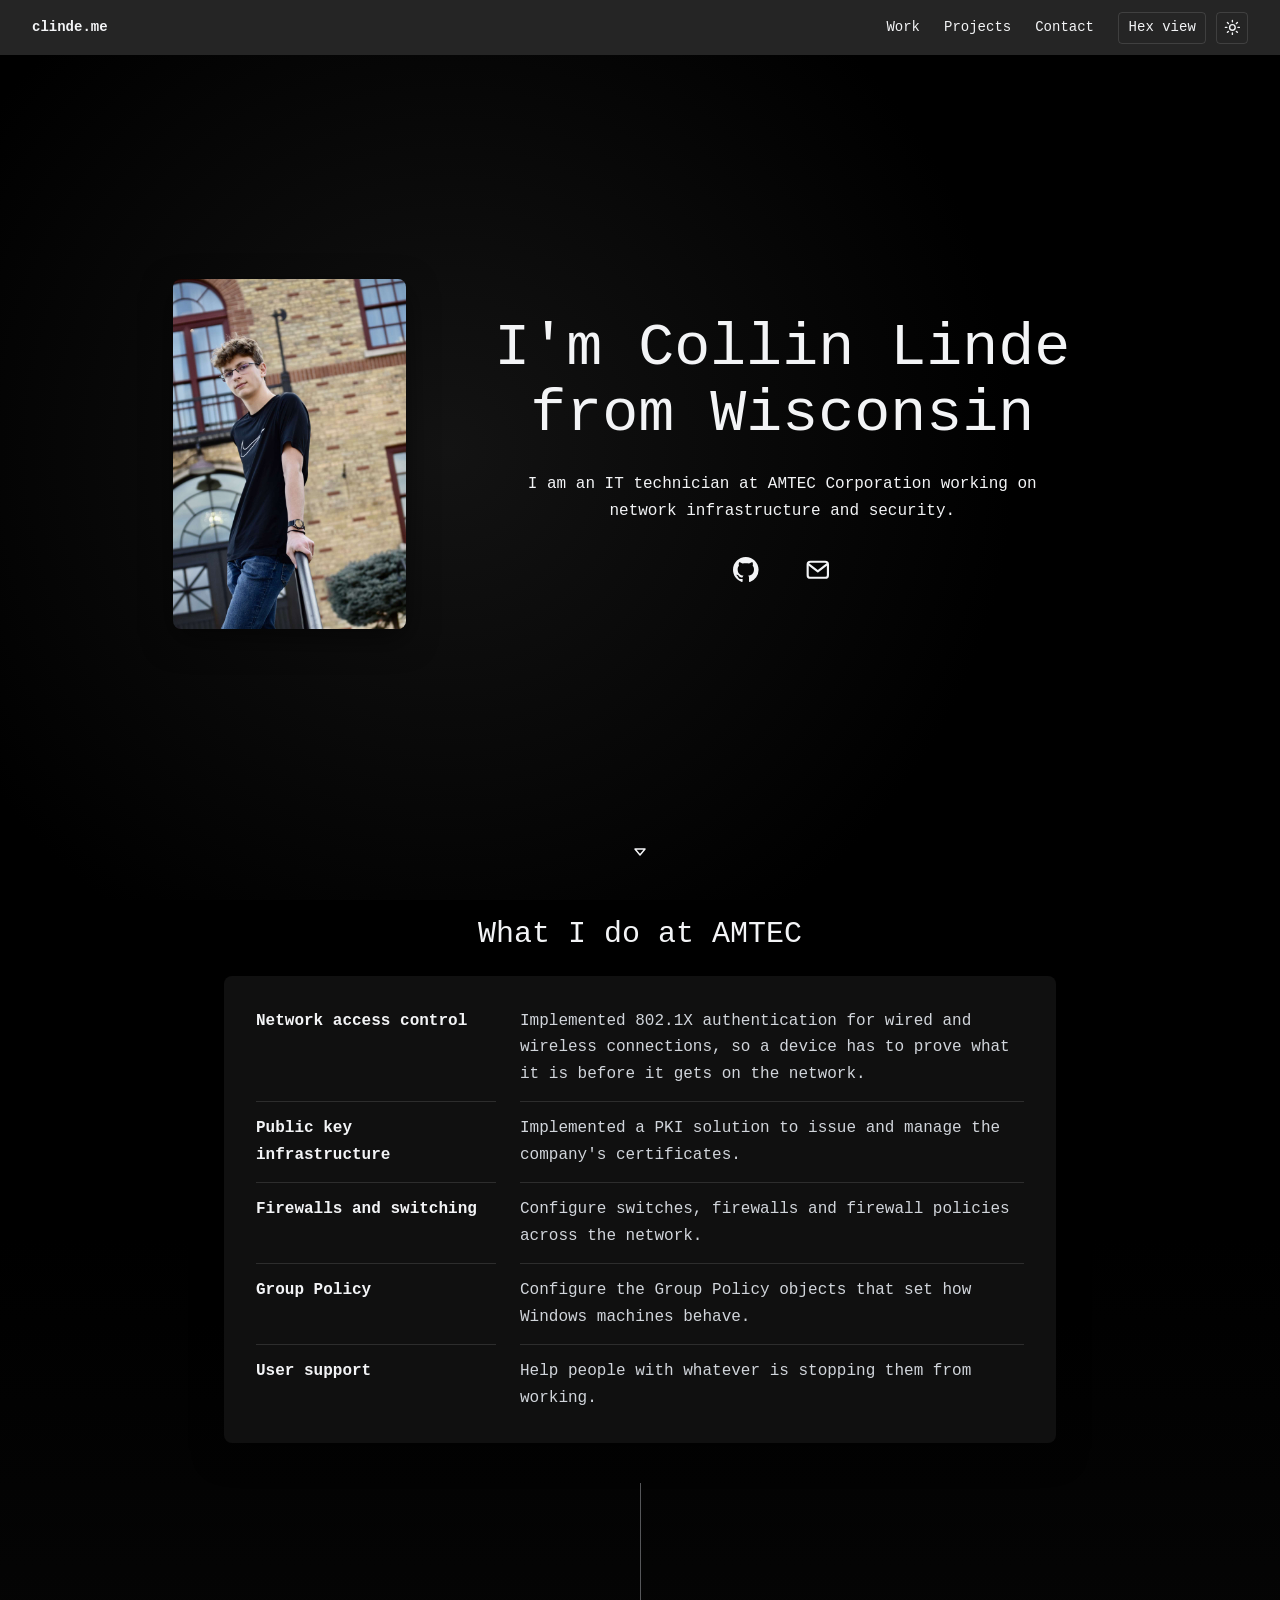
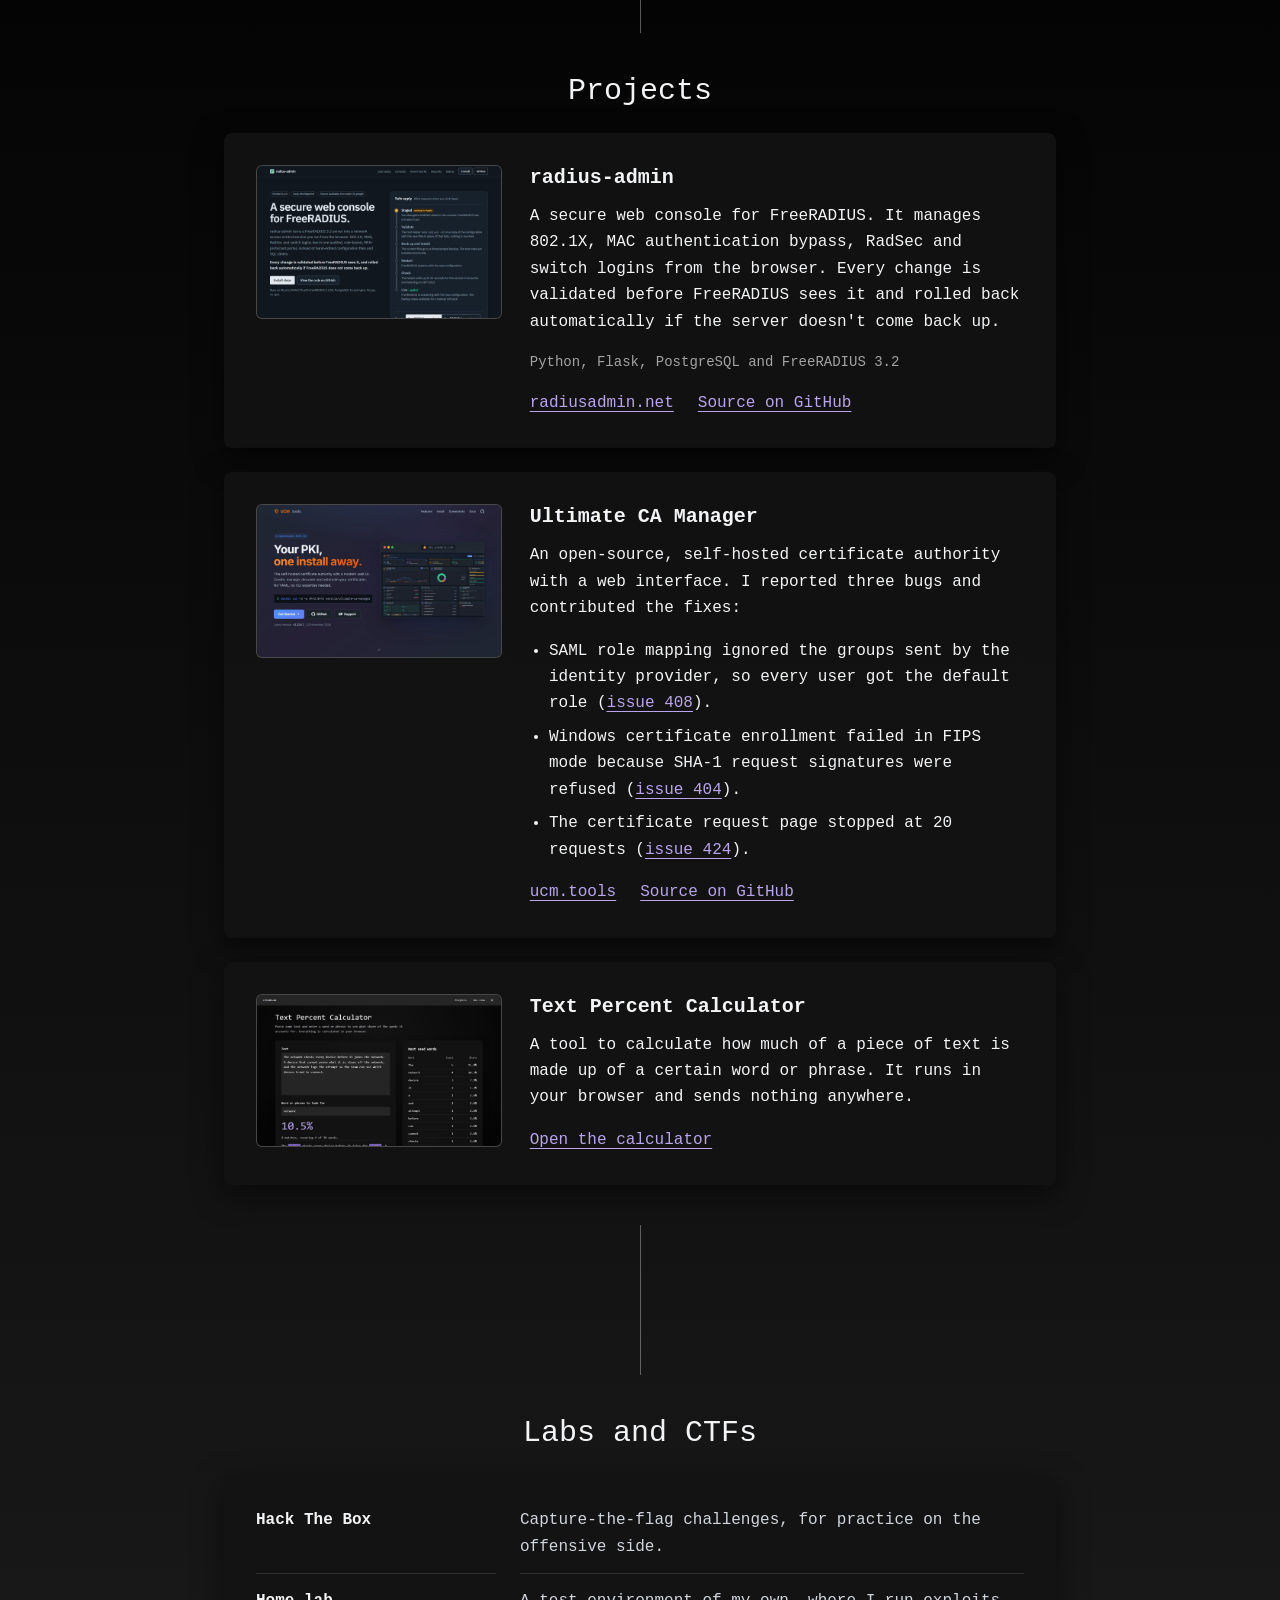
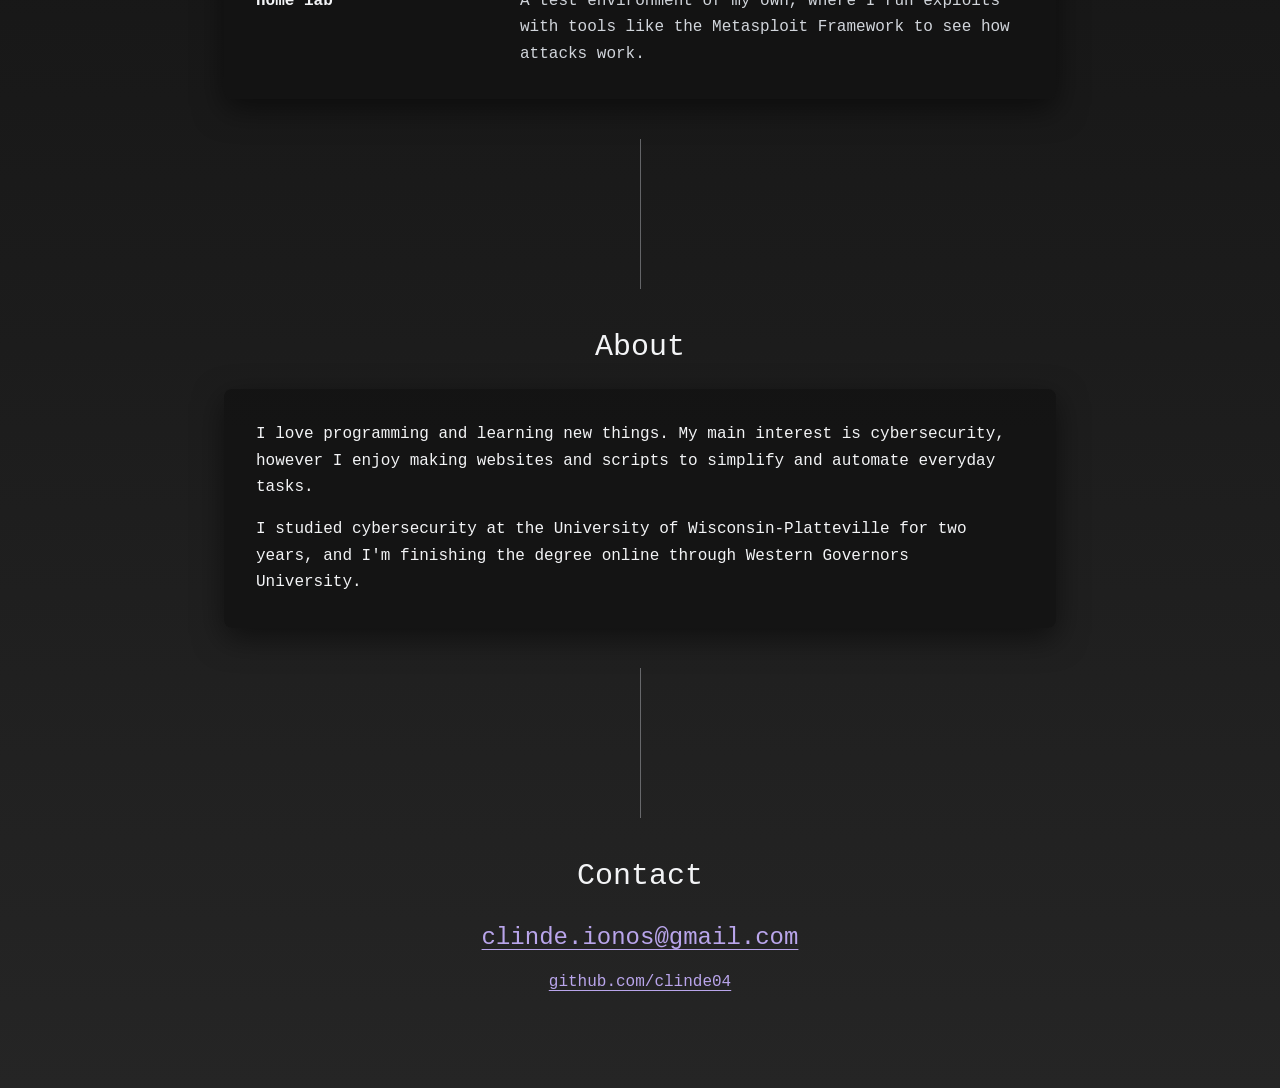
==== commit 1e47e963: "Add project screenshots, link radiusadmin.net, decode text in hex view" ====
--- a/index.html
+++ b/index.html
@@ -120,56 +120,72 @@
         <section class="section" id="projects">
           <h2>Projects</h2>
 
-          <article class="panel">
-            <h3>radius-admin</h3>
-            <p>
-              A secure web console for FreeRADIUS. It manages 802.1X, MAC authentication bypass,
-              RadSec and switch logins from the browser. Every change is validated before
-              FreeRADIUS sees it and rolled back automatically if the server doesn't come back up.
-            </p>
-            <p class="small">Python, Flask, PostgreSQL and FreeRADIUS 3.2</p>
-            <p class="links">
-              <a href="https://radiusadmin.github.io/radius-admin/">Project website</a>
-              <a href="https://github.com/radiusadmin/radius-admin">Source on GitHub</a>
-            </p>
+          <article class="panel project">
+            <a class="project-shot" href="https://radiusadmin.net/" tabindex="-1" aria-hidden="true">
+              <img src="assets/projects/radius-admin.jpg" alt="" width="1280" height="800" loading="lazy" decoding="async" />
+            </a>
+            <div class="project-body">
+              <h3>radius-admin</h3>
+              <p>
+                A secure web console for FreeRADIUS. It manages 802.1X, MAC authentication bypass,
+                RadSec and switch logins from the browser. Every change is validated before
+                FreeRADIUS sees it and rolled back automatically if the server doesn't come back up.
+              </p>
+              <p class="small">Python, Flask, PostgreSQL and FreeRADIUS 3.2</p>
+              <p class="links">
+                <a href="https://radiusadmin.net/">radiusadmin.net</a>
+                <a href="https://github.com/radiusadmin/radius-admin">Source on GitHub</a>
+              </p>
+            </div>
           </article>
 
-          <article class="panel">
-            <h3>Ultimate CA Manager</h3>
-            <p>
-              An open-source, self-hosted certificate authority with a web interface. I reported
-              three bugs and contributed the fixes:
-            </p>
-            <ul>
-              <li>
-                SAML role mapping ignored the groups sent by the identity provider, so every user
-                got the default role
-                (<a href="https://github.com/NeySlim/ultimate-ca-manager/issues/408">issue 408</a>).
-              </li>
-              <li>
-                Windows certificate enrollment failed in FIPS mode because SHA-1 request
-                signatures were refused
-                (<a href="https://github.com/NeySlim/ultimate-ca-manager/issues/404">issue 404</a>).
-              </li>
-              <li>
-                The certificate request page stopped at 20 requests
-                (<a href="https://github.com/NeySlim/ultimate-ca-manager/issues/424">issue 424</a>).
-              </li>
-            </ul>
-            <p class="links">
-              <a href="https://github.com/NeySlim/ultimate-ca-manager">Source on GitHub</a>
-            </p>
+          <article class="panel project">
+            <a class="project-shot" href="https://ucm.tools/" tabindex="-1" aria-hidden="true">
+              <img src="assets/projects/ucm.jpg" alt="" width="1280" height="800" loading="lazy" decoding="async" />
+            </a>
+            <div class="project-body">
+              <h3>Ultimate CA Manager</h3>
+              <p>
+                An open-source, self-hosted certificate authority with a web interface. I reported
+                three bugs and contributed the fixes:
+              </p>
+              <ul>
+                <li>
+                  SAML role mapping ignored the groups sent by the identity provider, so every user
+                  got the default role
+                  (<a href="https://github.com/NeySlim/ultimate-ca-manager/issues/408">issue 408</a>).
+                </li>
+                <li>
+                  Windows certificate enrollment failed in FIPS mode because SHA-1 request
+                  signatures were refused
+                  (<a href="https://github.com/NeySlim/ultimate-ca-manager/issues/404">issue 404</a>).
+                </li>
+                <li>
+                  The certificate request page stopped at 20 requests
+                  (<a href="https://github.com/NeySlim/ultimate-ca-manager/issues/424">issue 424</a>).
+                </li>
+              </ul>
+              <p class="links">
+                <a href="https://ucm.tools/">ucm.tools</a>
+                <a href="https://github.com/NeySlim/ultimate-ca-manager">Source on GitHub</a>
+              </p>
+            </div>
           </article>
 
-          <article class="panel">
-            <h3>Text Percent Calculator</h3>
-            <p>
-              A tool to calculate how much of a piece of text is made up of a certain word or
-              phrase. It runs in your browser and sends nothing anywhere.
-            </p>
-            <p class="links">
-              <a href="tools/text-percent/">Open the calculator</a>
-            </p>
+          <article class="panel project">
+            <a class="project-shot" href="tools/text-percent/" tabindex="-1" aria-hidden="true">
+              <img src="assets/projects/text-percent.jpg" alt="" width="1280" height="800" loading="lazy" decoding="async" />
+            </a>
+            <div class="project-body">
+              <h3>Text Percent Calculator</h3>
+              <p>
+                A tool to calculate how much of a piece of text is made up of a certain word or
+                phrase. It runs in your browser and sends nothing anywhere.
+              </p>
+              <p class="links">
+                <a href="tools/text-percent/">Open the calculator</a>
+              </p>
+            </div>
           </article>
         </section>
 
@@ -226,6 +242,7 @@
     </main>
 
     <script src="dump.js"></script>
+    <script src="decode.js"></script>
     <script src="site.js"></script>
   </body>
 </html>
--- a/styles.css
+++ b/styles.css
@@ -312,6 +312,47 @@
   overflow-wrap: anywhere;
 }
 
+/* Project cards: a screenshot beside the text, stacked above it on phones. */
+
+.project {
+  display: grid;
+  grid-template-columns: clamp(11rem, 32%, 17rem) minmax(0, 1fr);
+  gap: 1.25rem 1.75rem;
+  align-items: start;
+}
+
+.project-shot {
+  display: block;
+  aspect-ratio: 16 / 10;
+  overflow: hidden;
+  border: 1px solid var(--rule);
+  border-radius: 0.375rem;
+  background: var(--rule);
+}
+
+.project-shot img {
+  display: block;
+  width: 100%;
+  height: 100%;
+  object-fit: cover;
+  object-position: top;
+  transition: scale 0.2s;
+}
+
+.project-shot:hover img {
+  scale: 1.04;
+}
+
+@media (max-width: 40rem) {
+  .project {
+    grid-template-columns: 1fr;
+  }
+
+  .project-shot {
+    aspect-ratio: 16 / 9;
+  }
+}
+
 /* Calculator pieces shared by both designs */
 
 .tool {
@@ -803,6 +844,15 @@
   color: var(--on-accent);
 }
 
+/* Text decode effect (decode.js): the scrambled window, and the text still to come. */
+.decode-noise {
+  color: var(--faint);
+}
+
+.decode-rest {
+  visibility: hidden;
+}
+
 .dump-status {
   font-family: var(--font-display);
   font-stretch: 75%;
@@ -908,6 +958,10 @@
   font-weight: 600;
 }
 
+.d-hex .project-shot {
+  border-radius: 2px;
+}
+
 .d-hex .about {
   display: grid;
   grid-template-columns: minmax(0, 1fr) clamp(10rem, 22vw, 15rem);
@@ -1002,7 +1056,8 @@
   }
 
   .hero-photo,
-  .socials a {
+  .socials a,
+  .project-shot img {
     transition: none;
   }
 }
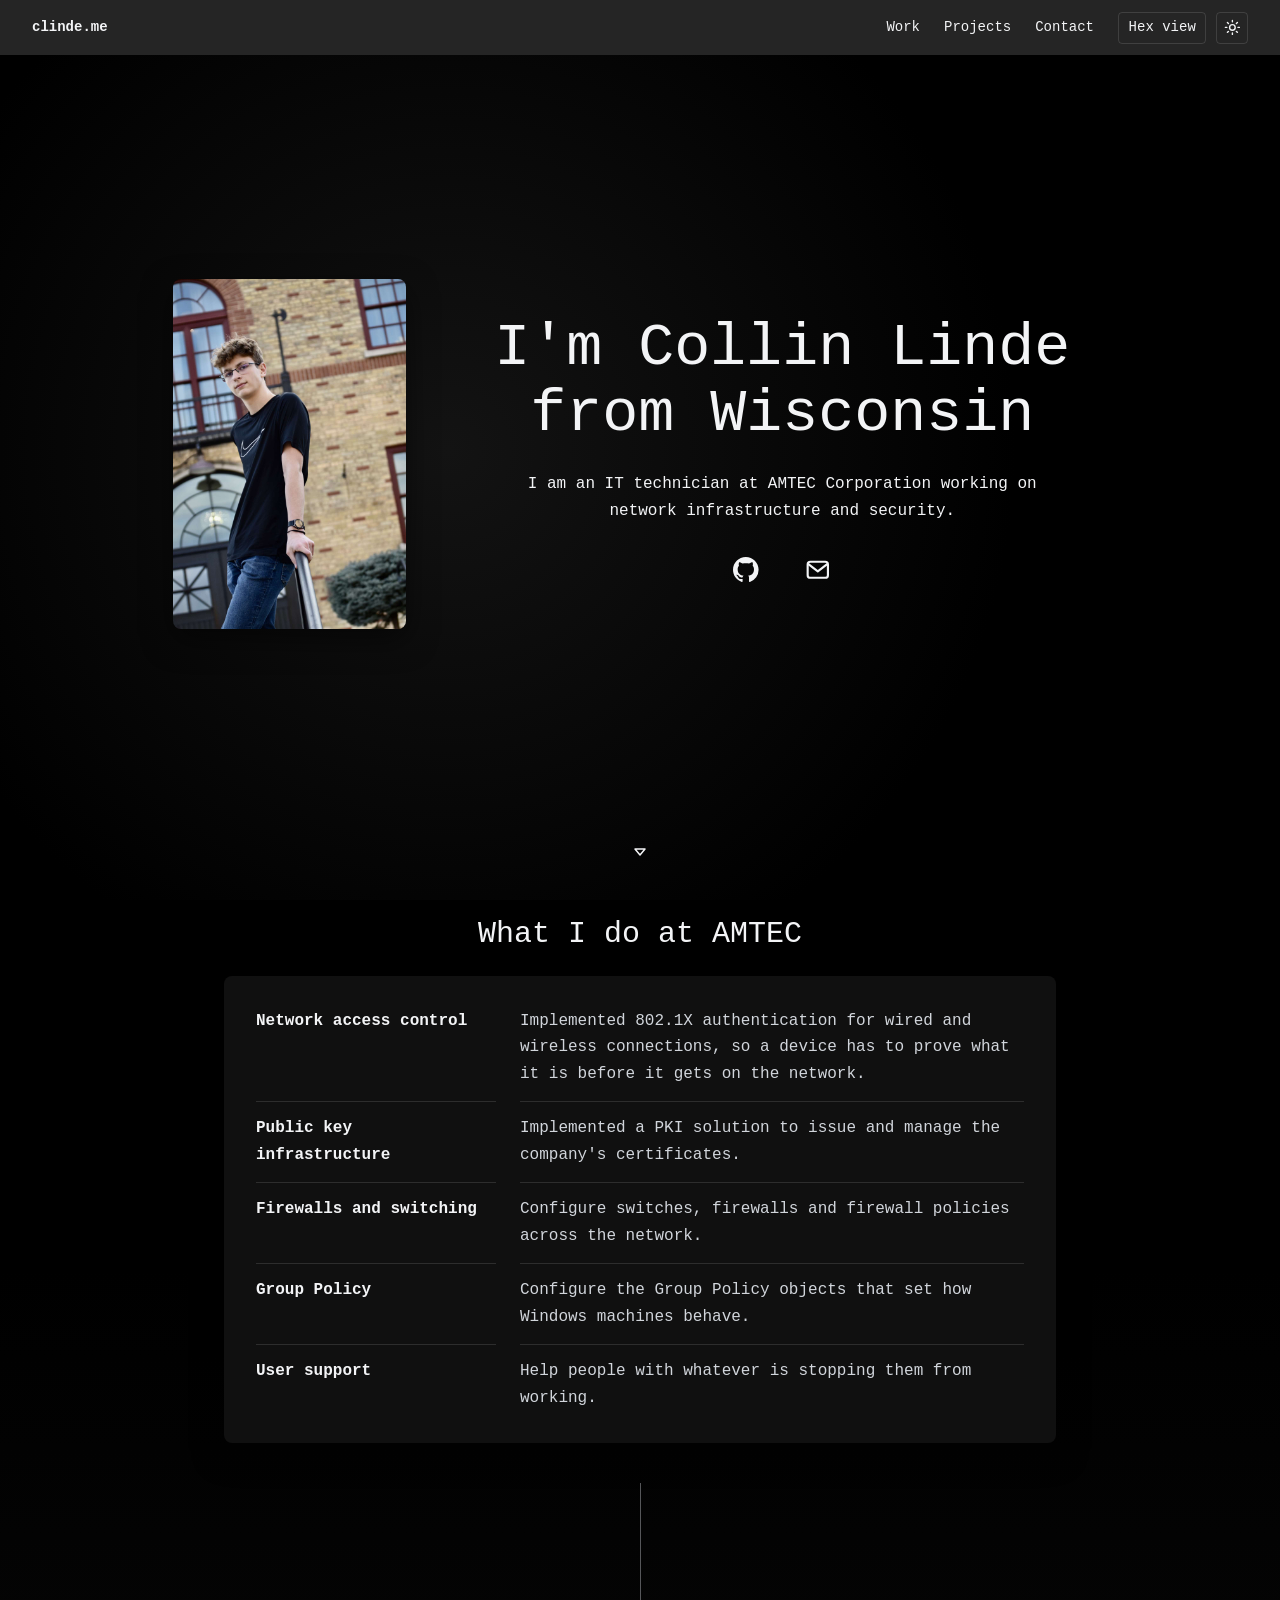
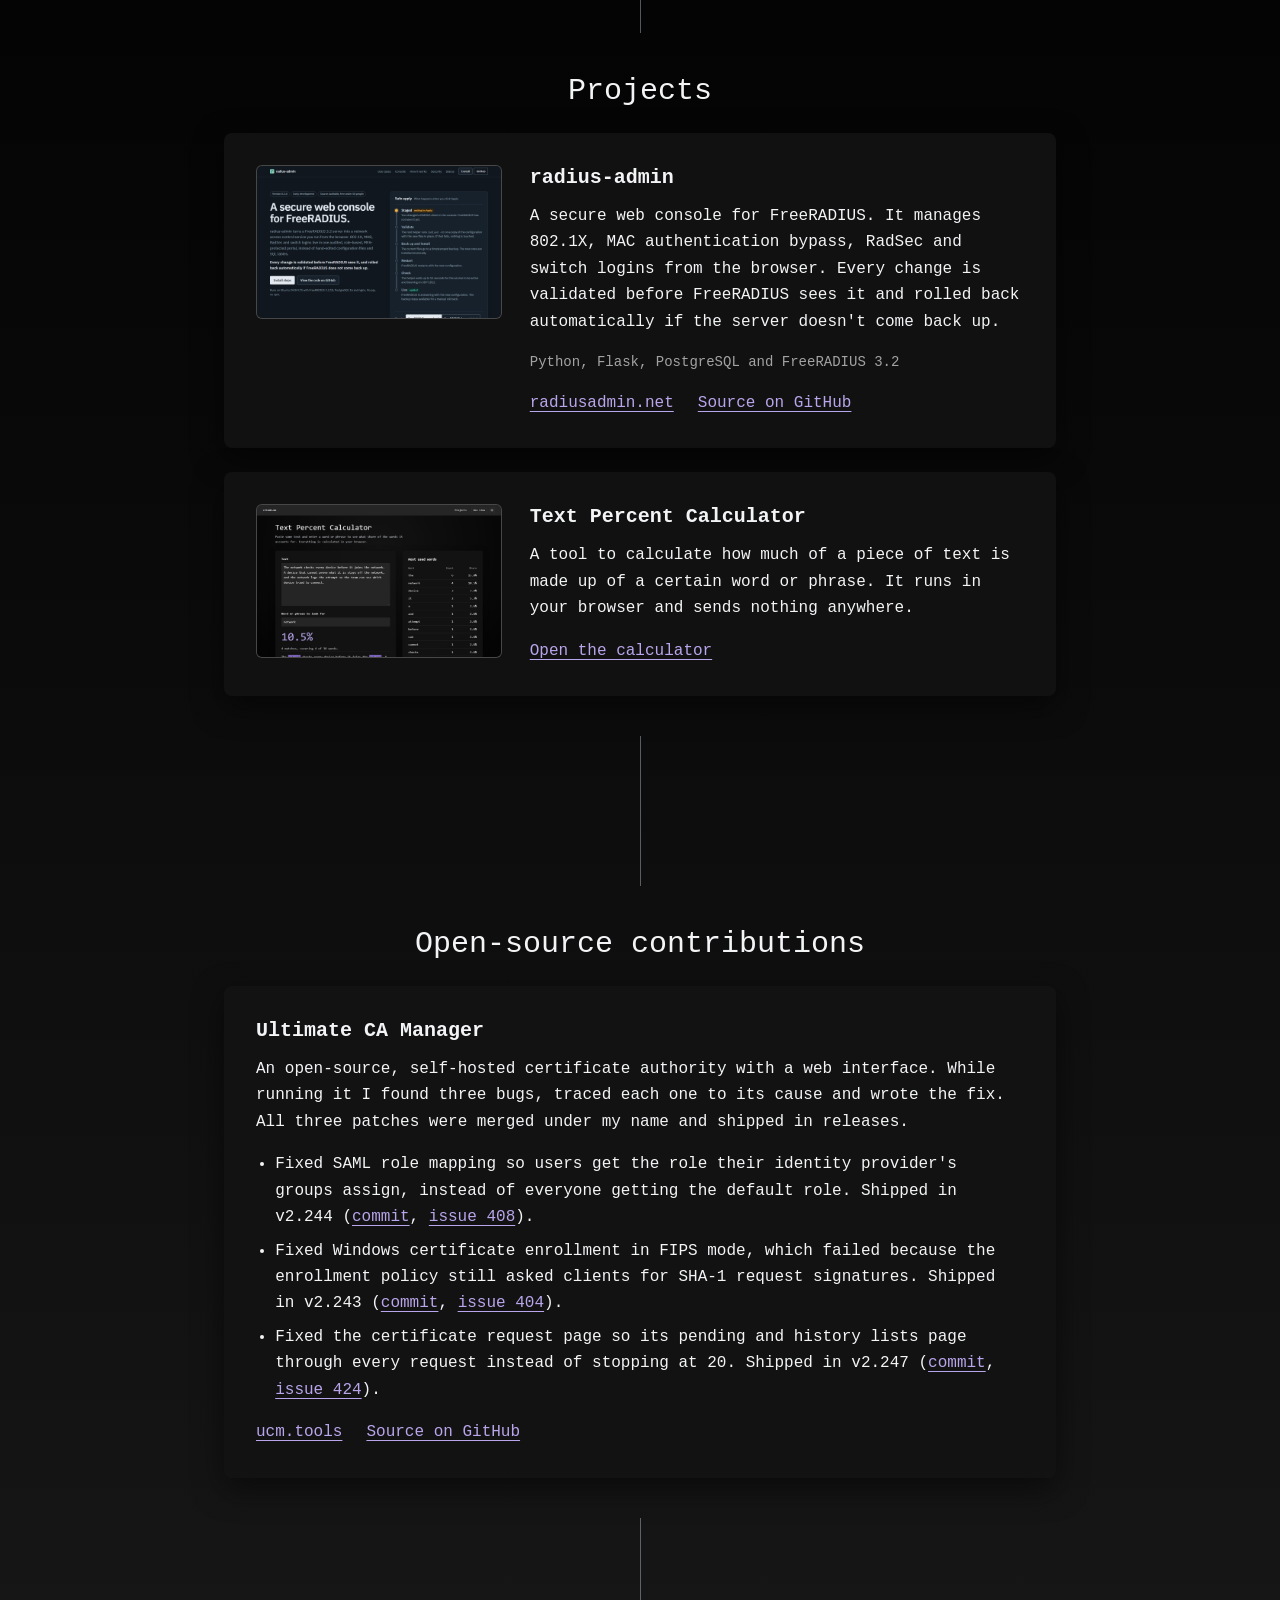
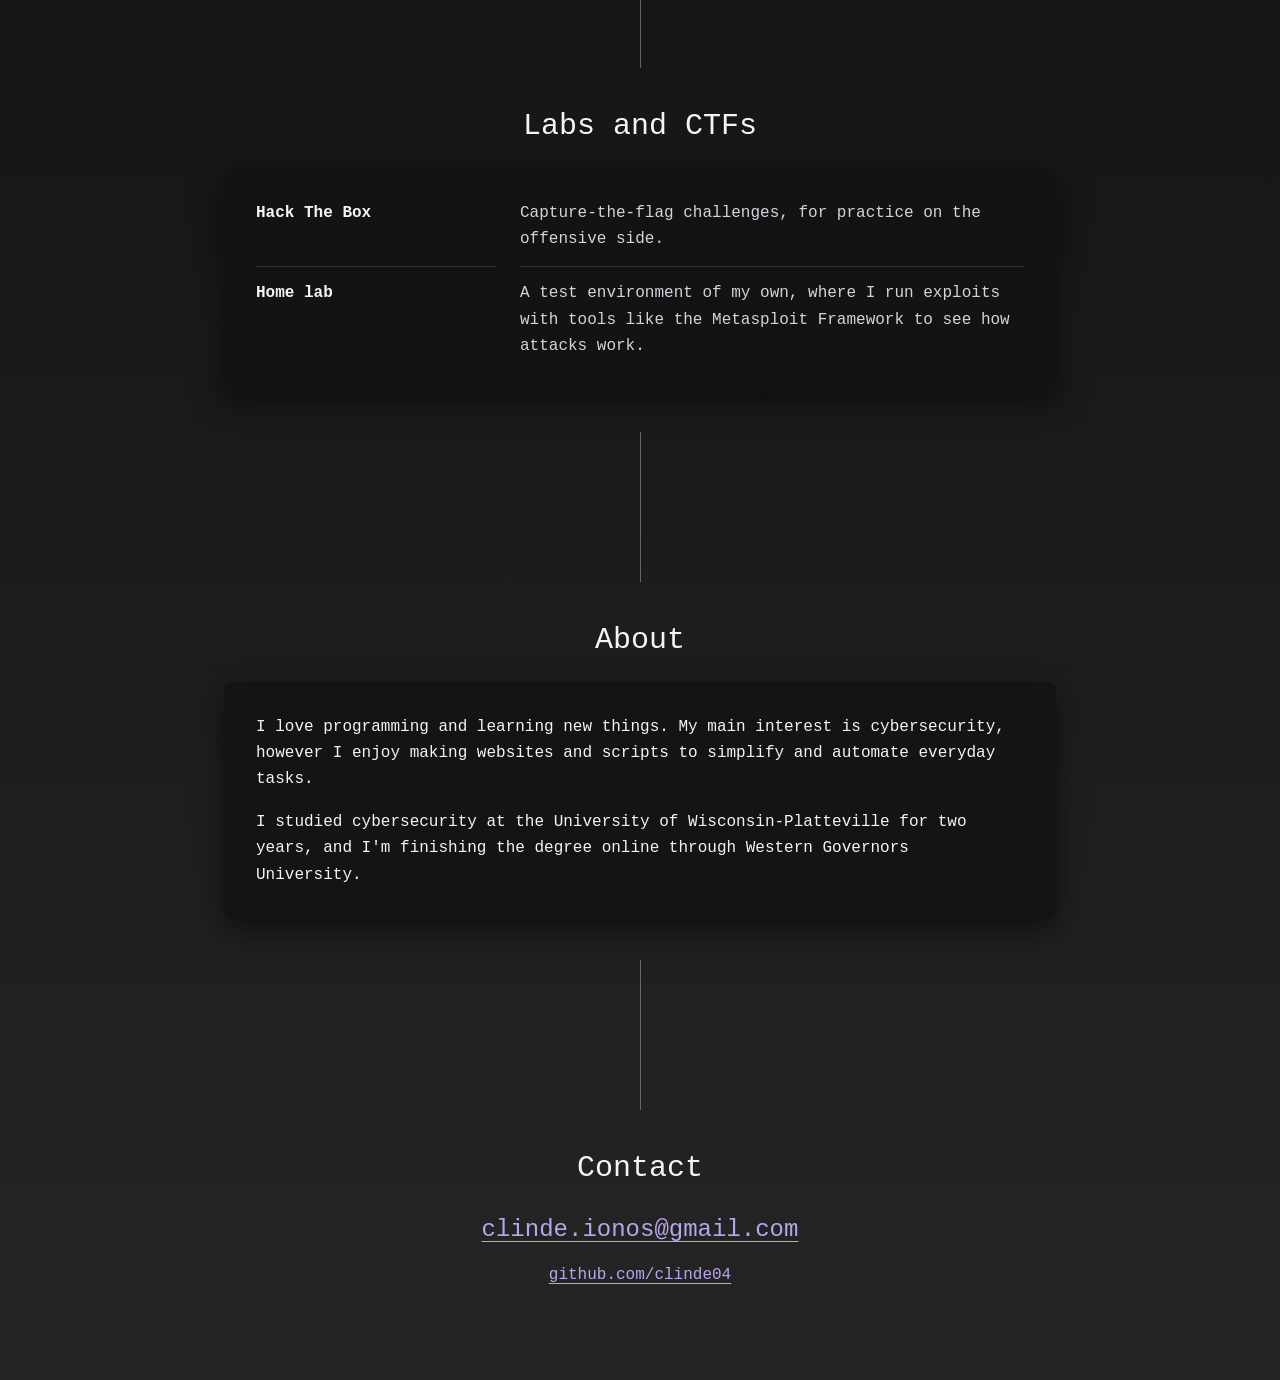
==== commit e613f69e: "Move Ultimate CA Manager to an open-source contributions section" ====
--- a/index.html
+++ b/index.html
@@ -140,39 +140,6 @@
           </article>
 
           <article class="panel project">
-            <a class="project-shot" href="https://ucm.tools/" tabindex="-1" aria-hidden="true">
-              <img src="assets/projects/ucm.jpg" alt="" width="1280" height="800" loading="lazy" decoding="async" />
-            </a>
-            <div class="project-body">
-              <h3>Ultimate CA Manager</h3>
-              <p>
-                An open-source, self-hosted certificate authority with a web interface. I reported
-                three bugs and contributed the fixes:
-              </p>
-              <ul>
-                <li>
-                  SAML role mapping ignored the groups sent by the identity provider, so every user
-                  got the default role
-                  (<a href="https://github.com/NeySlim/ultimate-ca-manager/issues/408">issue 408</a>).
-                </li>
-                <li>
-                  Windows certificate enrollment failed in FIPS mode because SHA-1 request
-                  signatures were refused
-                  (<a href="https://github.com/NeySlim/ultimate-ca-manager/issues/404">issue 404</a>).
-                </li>
-                <li>
-                  The certificate request page stopped at 20 requests
-                  (<a href="https://github.com/NeySlim/ultimate-ca-manager/issues/424">issue 424</a>).
-                </li>
-              </ul>
-              <p class="links">
-                <a href="https://ucm.tools/">ucm.tools</a>
-                <a href="https://github.com/NeySlim/ultimate-ca-manager">Source on GitHub</a>
-              </p>
-            </div>
-          </article>
-
-          <article class="panel project">
             <a class="project-shot" href="tools/text-percent/" tabindex="-1" aria-hidden="true">
               <img src="assets/projects/text-percent.jpg" alt="" width="1280" height="800" loading="lazy" decoding="async" />
             </a>
@@ -186,6 +153,44 @@
                 <a href="tools/text-percent/">Open the calculator</a>
               </p>
             </div>
+          </article>
+        </section>
+
+        <section class="section" id="contributions">
+          <h2>Open-source contributions</h2>
+
+          <article class="panel">
+            <h3>Ultimate CA Manager</h3>
+            <p>
+              An open-source, self-hosted certificate authority with a web interface. While running
+              it I found three bugs, traced each one to its cause and wrote the fix. All three
+              patches were merged under my name and shipped in releases.
+            </p>
+            <ul>
+              <li>
+                Fixed SAML role mapping so users get the role their identity provider's groups
+                assign, instead of everyone getting the default role. Shipped in v2.244
+                (<a href="https://github.com/NeySlim/ultimate-ca-manager/commit/fd269466c8ab248751eb6f222c0887bfe64e67c3">commit</a>,
+                <a href="https://github.com/NeySlim/ultimate-ca-manager/issues/408">issue 408</a>).
+              </li>
+              <li>
+                Fixed Windows certificate enrollment in FIPS mode, which failed because the
+                enrollment policy still asked clients for SHA-1 request signatures. Shipped in
+                v2.243
+                (<a href="https://github.com/NeySlim/ultimate-ca-manager/commit/224386f91fd30868cff1aab765dce636a78b6885">commit</a>,
+                <a href="https://github.com/NeySlim/ultimate-ca-manager/issues/404">issue 404</a>).
+              </li>
+              <li>
+                Fixed the certificate request page so its pending and history lists page through
+                every request instead of stopping at 20. Shipped in v2.247
+                (<a href="https://github.com/NeySlim/ultimate-ca-manager/commit/363a39f0bac1fbc214051bc466287d1459153c3f">commit</a>,
+                <a href="https://github.com/NeySlim/ultimate-ca-manager/issues/424">issue 424</a>).
+              </li>
+            </ul>
+            <p class="links">
+              <a href="https://ucm.tools/">ucm.tools</a>
+              <a href="https://github.com/NeySlim/ultimate-ca-manager">Source on GitHub</a>
+            </p>
           </article>
         </section>
 
